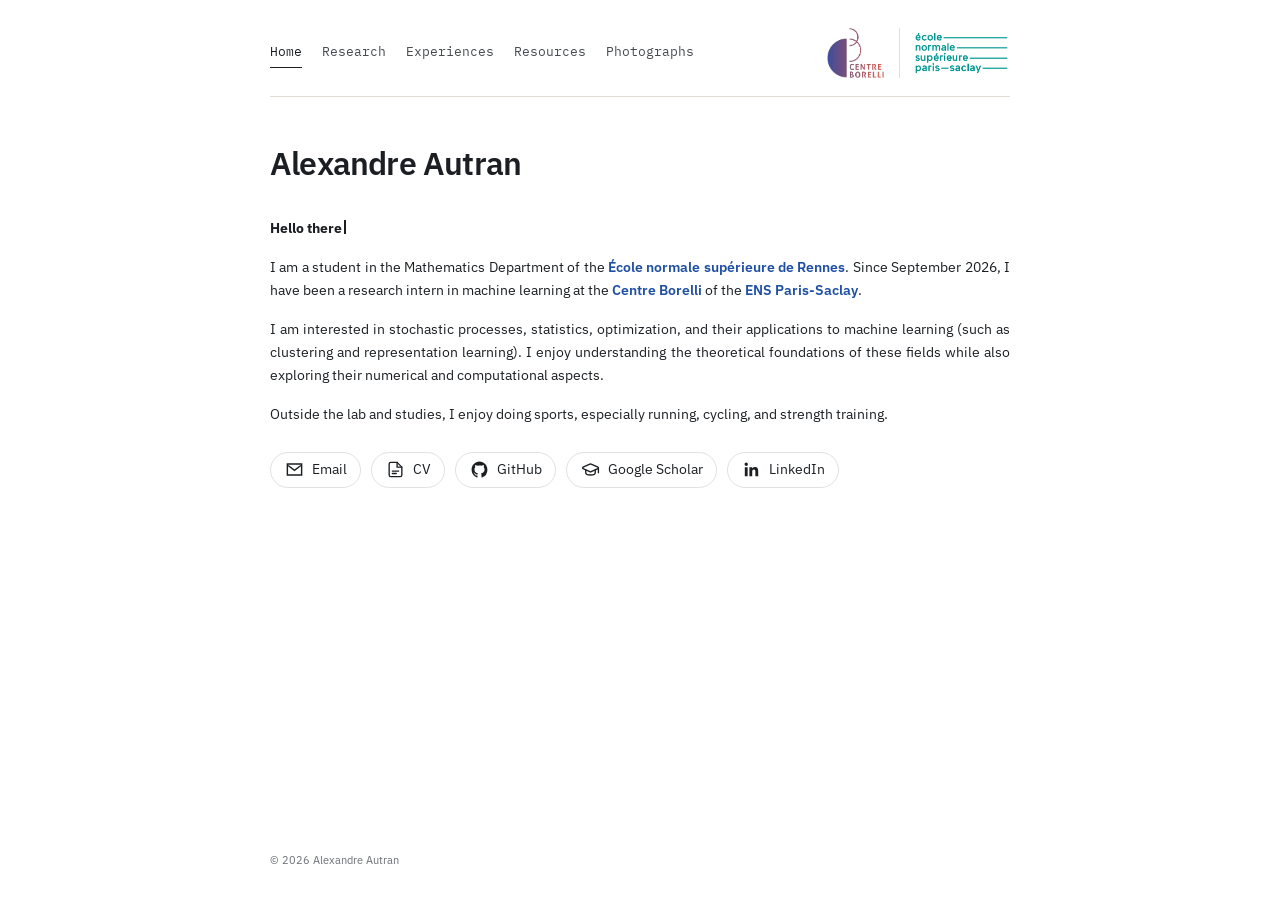
==== index.html @ cac627a6 "Update index.html" ====
<!doctype html>
<html lang="en" data-theme="dark" data-page="home">
<head>
<meta charset="utf-8">
<meta name="viewport" content="width=device-width,initial-scale=1">
<meta name="description" content="Alexandre Autran">
<title>AA's webpage</title>
<script>
(() => {
  document.documentElement.dataset.theme = window.matchMedia('(prefers-color-scheme: dark)').matches
    ? 'dark'
    : 'light';
})();
</script>
<script>
(() => {
  const titles = { home: "AA's webpage", research: 'Research', experiences: 'Experiences', resources: 'Resources', photographs: 'Photographs' };
  const legacy = { '#about': 'home', '#home': 'home', '#research': 'research', '#current-research': 'research', '#publications': 'research', '#experiences': 'experiences', '#resources': 'resources', '#pictures': 'photographs', '#photographs': 'photographs' };
  const url = new URL(location.href);
  const originalPage = url.searchParams.get('page');
  const requested = originalPage === 'publications' ? 'research' : originalPage;
  const fromHash = legacy[url.hash];
  const page = Object.hasOwn(titles, requested) ? requested : (fromHash || 'home');
  document.documentElement.dataset.page = page;
  document.title = titles[page];
  if (originalPage === 'publications') {
    url.searchParams.set('page', 'research');
    url.hash = '#publications';
    history.replaceState(null, '', url);
  } else if (!requested && fromHash && fromHash !== 'home') {
    url.searchParams.set('page', fromHash);
    if (url.hash !== '#publications' && url.hash !== '#current-research') url.hash = '';
    history.replaceState(null, '', url);
  }
  window.addEventListener('hashchange', () => {
    const target = legacy[location.hash];
    if (!target || target === document.documentElement.dataset.page) return;
    const destination = new URL(location.href);
    if (destination.hash !== '#publications' && destination.hash !== '#current-research') destination.hash = '';
    if (target === 'home') destination.searchParams.delete('page');
    else destination.searchParams.set('page', target);
    location.replace(destination);
  });
})();
</script>
<link rel="icon" href="assets/favicon.svg" type="image/svg+xml">
<link rel="stylesheet" href="assets/styles.css">
<style>
#research .research-meta:not(.research-publication-line),
#research .research-summary-panel,
#experiences > .section-intro,
#experiences .experience-details > h4,
#experiences .timeline-content p,
#resources .master-course-intro,
#resources .section-intro,
#resources .other-intro,
#resources .resource-card p,
#pictures .picture-photo figcaption {
  font-size: calc(1rem * var(--content-font-scale, 1)) !important;
  line-height: var(--content-line-height, 1.65) !important;
  color: var(--text) !important;
}

#research .research-meta:not(.research-publication-line) em {
  color: inherit !important;
}

</style>
<script>
if (document.documentElement.dataset.page === 'research') {
window.MathJax = {
  loader: {
    load: ['input/tex', 'output/chtml', 'ui/menu', 'a11y/assistive-mml']
  },
  options: {
    enableMenu: false,
    enableAssistiveMml: true,
    menuOptions: {
      settings: {
        enrich: false,
        speech: false,
        braille: false,
        assistiveMml: true
      }
    }
  },
  tex: {
    inlineMath: [['\\(', '\\)']],
    displayMath: [['\\[', '\\]']]
  },
  output: {
    font: 'mathjax-newcm',
    fontPath: 'https://cdn.jsdelivr.net/npm/@mathjax/%%FONT%%-font@4.0.0'
  },
  chtml: {
    fontURL: 'https://cdn.jsdelivr.net/npm/@mathjax/mathjax-newcm-font@4.0.0/chtml/woff2',
    dynamicPrefix: 'https://cdn.jsdelivr.net/npm/@mathjax/mathjax-newcm-font@4.0.0/chtml/dynamic'
  },
  startup: { typeset: false }
};
  const mathjaxScript = document.createElement('script');
  mathjaxScript.id = 'publications-mathjax';
  mathjaxScript.src = 'https://cdn.jsdelivr.net/npm/mathjax@4.0.0/startup.js';
  mathjaxScript.async = true;
  document.head.append(mathjaxScript);
}
</script>
<script defer src="assets/script.js"></script>
</head>
<body data-page="home">
<script>document.body.dataset.page = document.documentElement.dataset.page;</script>
<div class="reading-progress" aria-hidden="true"></div>
<header class="site-header" id="siteHeader">
<div class="site-header-inner">
<nav class="side-nav" aria-label="Main navigation">
<a href="./" data-route="home" class="active" aria-current="page">Home</a>
<a href="?page=research" data-route="research">Research</a>
<a href="?page=experiences" data-route="experiences">Experiences</a>
<a href="?page=resources" data-route="resources">Resources</a>
<a href="?page=photographs" data-route="photographs">Photographs</a>
</nav>

<div class="institution-logos" aria-label="Affiliations">
<a class="institution-logo" href="https://centreborelli.ens-paris-saclay.fr/fr" target="_blank" rel="noopener"><img class="logo-borelli" src="assets/centre-borelli-color.png" alt="Centre Borelli"></a>
<a class="institution-logo" href="https://ens-paris-saclay.fr/" target="_blank" rel="noopener"><img src="assets/ens-paris-saclay.png" alt="ENS Paris-Saclay"></a>
</div>
</div>
</header>
<main class="content">
<section class="section about-section" id="about">

<div class="profile-heading">
<h1 class="portfolio-name">Alexandre Autran</h1>


</div>

<div class="about-copy">

<p>
<strong class="welcome-typewriter"><span class="welcome-accessible">Welcome to my page!</span><span class="welcome-animated" aria-hidden="true">Welcome to my page!</span><span class="welcome-caret" aria-hidden="true"></span></strong> 
</p>

<p> 
I am a student in the Mathematics Department of the <a href="https://www.ens-rennes.fr/" target="_blank" rel="noopener">École normale supérieure de Rennes</a>. 
   Since September 2026, I have been a research intern in machine learning at the <a href="https://centreborelli.ens-paris-saclay.fr/fr" target="_blank" rel="noopener">Centre Borelli</a> of the <a href="https://ens-paris-saclay.fr/" target="_blank" rel="noopener">ENS Paris-Saclay</a>.
</p>

<p>
I am interested in stochastic processes, statistics, optimization, and their applications to machine learning (such as clustering and representation learning). I enjoy understanding the theoretical foundations of these fields while also exploring their numerical and computational aspects. 
</p>

<p>
Outside the lab and studies, I enjoy doing sports, especially running, cycling, and strength training.
</p>    
    
<div class="profile-links" aria-label="Contact and profile links">
<a class="profile-link" id="emailContactLink" href="mailto:alexandre.autran@ens-rennes.fr" aria-label="Email" aria-controls="emailContactPanel" aria-expanded="false">
<svg viewBox="0 0 24 24" aria-hidden="true">
<path d="M3 5h18v14H3z" fill="none" stroke="currentColor" stroke-width="1.8"/>
<path d="m4 7 8 6 8-6" fill="none" stroke="currentColor" stroke-width="1.8"/>
</svg>
<span>Email</span>
</a>

<a class="profile-link" href="https://alexxandreautran.github.io/documents/CV.pdf" target="_blank" rel="noopener" aria-label="CV">
<svg viewBox="0 0 24 24" fill="none" stroke="currentColor" stroke-width="1.7" stroke-linecap="round" stroke-linejoin="round" aria-hidden="true"><path d="M14 3H6a2 2 0 0 0-2 2v14a2 2 0 0 0 2 2h12a2 2 0 0 0 2-2V9z"/><path d="M14 3v6h6M8 14h8M8 17h5"/></svg>
<span>CV</span>
</a>

<a class="profile-link" href="https://github.com/AleXXandreAutran" target="_blank" rel="noopener" aria-label="GitHub">
<svg viewBox="0 0 24 24" aria-hidden="true">
<path fill="currentColor" d="M12 2C6.48 2 2 6.59 2 12.25c0 4.53 2.87 8.37 6.84 9.73.5.1.68-.22.68-.49v-1.9c-2.78.62-3.37-1.21-3.37-1.21-.45-1.19-1.11-1.5-1.11-1.5-.91-.64.07-.63.07-.63 1 .07 1.53 1.06 1.53 1.06.9 1.57 2.35 1.12 2.92.86.09-.66.35-1.12.64-1.38-2.22-.26-4.56-1.14-4.56-5.07 0-1.12.39-2.03 1.03-2.75-.1-.26-.45-1.31.1-2.72 0 0 .84-.28 2.75 1.05A9.3 9.3 0 0 1 12 6.99c.85 0 1.7.12 2.5.35 1.9-1.33 2.74-1.05 2.74-1.05.55 1.41.2 2.46.1 2.72.64.72 1.03 1.63 1.03 2.75 0 3.94-2.34 4.8-4.57 5.06.36.32.68.94.68 1.9v2.77c0 .27.18.59.69.49A10.25 10.25 0 0 0 22 12.25C22 6.59 17.52 2 12 2Z"/>
</svg>
<span>GitHub</span>
</a>

<a class="profile-link" href="https://scholar.google.com/citations?user=XlnZs3kAAAAJ&hl=fr" target="_blank" rel="noopener" aria-label="Google Scholar">
<svg class="scholar-logo" viewBox="0 0 24 24" fill="none" stroke="currentColor" stroke-width="1.7" stroke-linecap="round" stroke-linejoin="round" aria-hidden="true">
<path d="M21.42 10.922a1 1 0 0 0-.019-1.838L12.83 5.18a2 2 0 0 0-1.66 0L2.6 9.08a1 1 0 0 0 0 1.832l8.57 3.908a2 2 0 0 0 1.66 0z"/>
<path d="M22 10v6"/>
<path d="M6 12.5V16a6 3 0 0 0 12 0v-3.5"/>
</svg>
<span>Google Scholar</span>
</a>

<a class="profile-link" href="https://fr.linkedin.com/in/alexandre-autran-85279931b/" target="_blank" rel="noopener" aria-label="LinkedIn">
<svg class="linkedin-logo" viewBox="0 0 24 24" aria-hidden="true">

<path fill="currentColor" d="M5.337 7.433c-1.144 0-2.063-.926-2.063-2.065 0-1.138.92-2.063 2.063-2.063 1.14 0 2.064.925 2.064 2.063 0 1.139-.925 2.065-2.064 2.065zM7.119 20.452H3.555V9h3.564v11.452zM20.447 20.452h-3.554v-5.569c0-1.328-.027-3.037-1.852-3.037-1.853 0-2.136 1.445-2.136 2.939v5.667H9.352V9h3.414v1.561h.049c.476-.9 1.637-1.85 3.37-1.85 3.601 0 4.267 2.37 4.267 5.455v6.286z"/>
</svg>
<span>LinkedIn</span>
</a>
</div>

<div class="email-contact-panel" id="emailContactPanel" role="region" aria-label="Email address" hidden>
<div class="email-contact-row">
<a class="email-contact-address" id="emailContactAddress" href="mailto:alexandre.autran@ens-rennes.fr">alexandre.autran@ens-rennes.fr</a>
<button class="email-copy-button" id="emailCopyButton" type="button">Copy address</button>
</div>
<span class="email-copy-status" id="emailCopyStatus" role="status"></span>
</div>

</div>

</section>

<template id="view-research">
<section class="section" id="research">

<h1 class="page-title-accessible">Research</h1>

<section class="research-page-block current-research" id="current-research" aria-labelledby="current-research-heading">
  <h2 class="research-page-heading" id="current-research-heading">Current research</h2>
  <p>I’m currently working with <strong><a href="https://kalogeratos.com/" target="_blank" rel="noopener">Argyris Kalogeratos</a></strong> to explore how unimodality can help us understand the geometry of data. I’m particularly interested in how to decide whether two nearby groups of points belong to the same cluster, especially when the groups have curved shapes.</p>
</section>

<section class="research-page-block research-publications" id="publications" aria-labelledby="publications-heading">
<h2 class="research-page-heading" id="publications-heading">Publications</h2>
<p class="section-intro research-publications-intro" style="font: inherit; color: inherit; line-height: var(--content-line-height, 1.65); text-align: justify; text-align-last: start;">Papers [1]–[4] are single-author works inspired by the courses I took and the research internships I completed during my studies in Mathematics at ENS. They explore topics in stochastic analysis, optimal control, optimal transport and numerical analysis.<br>Paper [5] is a collaborative publication on charge transport in semiconductor devices, in which I mainly worked on the mathematical modelling and analytical study of diffusion equations.</p>

<div class="research-list expanded" id="researchList">

  <article class="research-item">
    <div class="research-number">[1]</div>
    <div>
      <h3 id="paper-title-1">Quadrature-Induced Local Minima in Structure-Preserving Lotka-Volterra Control</h3>
      <p class="research-meta">A. Autran, <em>ArXiv preprint</em>, 2026</p>
      <div class="research-domains">
        <span class="domain-badge domain-control">Optimal Control</span>
        <span class="domain-badge domain-numerical">Numerical Analysis</span>
        <span class="domain-badge domain-biology">Mathematical Biology</span>
      </div>
      <p class="research-meta research-publication-line">
        <a class="pdf-link research-paper-link" href="https://arxiv.org/pdf/2611.20131" target="_blank" rel="noopener">paper ↗</a>
        <span class="research-summary-action">
          <button class="research-summary-toggle" type="button"
            id="summary-toggle-1" aria-expanded="false"
            aria-controls="summary-1" aria-label="Show summary: Quadrature-Induced Local Minima in Structure-Preserving Lotka-Volterra Control">
            Summary
            <svg class="research-summary-chevron" viewBox="0 0 12 12"
              fill="none" aria-hidden="true" focusable="false">
              <path d="M2 4.5 6 8.5 10 4.5" stroke="currentColor"
                stroke-width="1.5" stroke-linecap="round" stroke-linejoin="round"/>
            </svg>
          </button>
        </span>
      </p>
      

<div class="research-summary-panel" id="summary-1"
  role="region" aria-labelledby="paper-title-1" hidden>

  <span class="research-summary-quote" aria-hidden="true">“</span>
  <p>We compare two ways of computing the harvest in a Lotka–Volterra model with diffusion. One method can create an artificial local minimum even if the numerical scheme keeps the populations positive. Both methods have the same limit as the time step tends to zero, but they can give different optimal controls for large time steps.</p>

</div>
</div>
</article>


       <article class="research-item">
    <div class="research-number">[2]</div>
    <div>
      <h3 id="paper-title-2">Singular Tracking of Fractional Brownian Motion under Proportional Costs</h3>
      <p class="research-meta">A. Autran, <em>ArXiv preprint</em>, 2026 — under review at <em>Stochastic Processes and their Applications </em></p>
      <div class="research-domains">
        <span class="domain-badge domain-control">Stochastic Control</span>
        <span class="domain-badge domain-finance">Mathematical Finance</span>
        <span class="domain-badge domain-stochastic">Fractional Brownian Motion</span>
      </div>
      <p class="research-meta research-publication-line">
                  <a class="pdf-link research-paper-link"
           href="https://arxiv.org/pdf/2611.01727"
           target="_blank"
           rel="noopener">paper ↗</a>
        <span class="research-summary-action">
          <button class="research-summary-toggle" type="button"
            id="summary-toggle-2" aria-expanded="false"
            aria-controls="summary-2" aria-label="Show summary: Singular Tracking of Fractional Brownian Motion under Proportional Costs">
            Summary
            <svg class="research-summary-chevron" viewBox="0 0 12 12"
              fill="none" aria-hidden="true" focusable="false">
              <path d="M2 4.5 6 8.5 10 4.5" stroke="currentColor"
                stroke-width="1.5" stroke-linecap="round" stroke-linejoin="round"/>
            </svg>
          </button>
        </span>
      </p>
      
      <div class="research-summary-panel" id="summary-2"
        role="region" aria-labelledby="paper-title-2" hidden>
        <span class="research-summary-quote" aria-hidden="true">“</span>
        <p>I study how to track fractional Brownian motion when each adjustment has a cost proportional to its size. As the cost of adjustment tends to zero, the optimal value follows a power law that depends on the Hurst parameter. The result also holds for some Gaussian Volterra processes.</p>
      </div>
    </div>
  </article>   

     <article class="research-item">
    <div class="research-number">[3]</div>
    <div>
      <h3 id="paper-title-3">Conditional Fluctuations of Mean-Field Systems with Stable Common Noise</h3>
      <p class="research-meta">A. Autran, <em>ArXiv preprint</em>, 2026 — under review at <em>Electronic Journal of Probability </em></p>
      <div class="research-domains">
        <span class="domain-badge domain-probability">Probability</span>
        <span class="domain-badge domain-probability">Stochastic Analysis</span>
        <span class="domain-badge domain-probability">Mean-Field Systems</span>
      </div>
      <p class="research-meta research-publication-line">
          <a class="pdf-link research-paper-link"
           href="https://arxiv.org/pdf/2610.01391"
           target="_blank"
           rel="noopener">paper ↗</a>
        <span class="research-summary-action">
          <button class="research-summary-toggle" type="button"
            id="summary-toggle-3" aria-expanded="false"
            aria-controls="summary-3" aria-label="Show summary: Conditional Fluctuations of Mean-Field Systems with Stable Common Noise">
            Summary
            <svg class="research-summary-chevron" viewBox="0 0 12 12"
              fill="none" aria-hidden="true" focusable="false">
              <path d="M2 4.5 6 8.5 10 4.5" stroke="currentColor"
                stroke-width="1.5" stroke-linecap="round" stroke-linejoin="round"/>
            </svg>
          </button>
        </span>
      </p>
      
      <div class="research-summary-panel" id="summary-3"
        role="region" aria-labelledby="paper-title-3" hidden>
        <span class="research-summary-quote" aria-hidden="true">“</span>
        <p>I study a large system of interacting particles affected by the same stable noise. Given the common noise, I prove that the sampling fluctuations converge to a Gaussian law. I also study when microscopic approximations change the conditional mean or have a stronger effect than sampling noise.</p>
      </div>
    </div>
  </article>   

<article class="research-item">
    <div class="research-number">[4]</div>
    <div>
      <h3 id="paper-title-4">Second-Order Wasserstein Response for Lévy Laws</h3>
      <p class="research-meta">A. Autran, <em>ArXiv preprint</em>, 2026</p>
      <div class="research-domains">
        <span class="domain-badge domain-optimization">Optimal Transport</span>
        <span class="domain-badge domain-probability">Stochastic Analysis</span>
        <span class="domain-badge domain-stochastic">Lévy Processes</span>
      </div>
      <p class="research-meta research-publication-line">
        <a class="pdf-link research-paper-link"
           href="https://arxiv.org/pdf/2610.01411"
           target="_blank"
           rel="noopener">paper ↗</a>
        <span class="research-summary-action">
          <button class="research-summary-toggle" type="button"
            id="summary-toggle-4" aria-expanded="false"
            aria-controls="summary-4" aria-label="Show summary: Second-Order Wasserstein Response for Lévy Laws">
            Summary
            <svg class="research-summary-chevron" viewBox="0 0 12 12"
              fill="none" aria-hidden="true" focusable="false">
              <path d="M2 4.5 6 8.5 10 4.5" stroke="currentColor"
                stroke-width="1.5" stroke-linecap="round" stroke-linejoin="round"/>
            </svg>
          </button>
        </span>
      </p>
      
      <div class="research-summary-panel" id="summary-4"
        role="region" aria-labelledby="paper-title-4" hidden>
        <span class="research-summary-quote" aria-hidden="true">“</span>
        <p>I study how Gaussian-smoothed Lévy laws change when the jumps are modified. I measure this change using the Wasserstein distance. When the jump modifications are balanced, the first-order error can disappear, leaving a second-order error. This gives precise error estimates for numerical approximations of jumps.</p>
      </div>
    </div>
  </article>

  <article class="research-item">
    <div class="research-number">[5]</div>
    <div>
      <h3 id="paper-title-5">Multi-Dimensional Charge Diffusion–Collection Model in Semiconductor Devices Subjected to Single Ionizing Particles</h3>
      <p class="research-meta">A. Autran et al., <em>Applied Sciences</em>, 2026</p>
      <div class="research-domains">
        <span class="domain-badge domain-physics">Semiconductor Physics</span>
        <span class="domain-badge domain-physics">Charge Transport</span>
        <span class="domain-badge domain-numerical">Applied Mathematics</span>
      </div>
      <p class="research-meta research-publication-line">
        <a class="pdf-link research-paper-link"
           href="https://www.mdpi.com/2076-3417/16/11/5551"
           target="_blank"
           rel="noopener">paper ↗</a>
        <span class="research-summary-action">
          <button class="research-summary-toggle" type="button"
            id="summary-toggle-5" aria-expanded="false"
            aria-controls="summary-5" aria-label="Show summary: Multi-Dimensional Charge Diffusion–Collection Model in Semiconductor Devices Subjected to Single Ionizing Particles">
            Summary
            <svg class="research-summary-chevron" viewBox="0 0 12 12"
              fill="none" aria-hidden="true" focusable="false">
              <path d="M2 4.5 6 8.5 10 4.5" stroke="currentColor"
                stroke-width="1.5" stroke-linecap="round" stroke-linejoin="round"/>
            </svg>
          </button>
        </span>
      </p>
      
      <div class="research-summary-panel" id="summary-5"
        role="region" aria-labelledby="paper-title-5" hidden>
        <span class="research-summary-quote" aria-hidden="true">“</span>
        <p>We study how electric charges created by an ionizing particle move and are collected in a semiconductor. Our diffusion model works in one, two, and three dimensions. It gives formulas for the current and the collected charge as functions of the geometry and carrier lifetime.</p>
      </div>
    </div>
  </article>

</div>



</section>
</section>
</template>

<template id="view-experiences">
<section class="section" id="experiences">

<h1 class="page-title-accessible">Experiences</h1>

<p class="section-intro">
Research internships, projects, seminars, and reading groups completed during my studies.
</p>

<div class="timeline expanded" id="researchTimeline">
    
<article class="timeline-item" data-tone="ml">
<div class="timeline-date">SEP — FEB 2027</div>
<div class="timeline-marker" aria-hidden="true"></div>
<div class="timeline-content">
<h3>Machine Learning Research Internship</h3>
<div class="experience-details">
<h4>High-Dimensional Density Clustering Using Local Unimodality</h4>
<p>Supervised by Argyris Kalogeratos (Senior Research Scientist)</p>
<p class="place">Centre Borelli, École Normale Supérieure Paris-Saclay, France</p>
</div>
<div class="research-domains">
<span class="domain-badge domain-geometry">Topological Data Analysis</span>
<span class="domain-badge domain-learning">Clustering</span>
<span class="domain-badge domain-statistics">Statistics</span>
</div>
</div>
</article>

<article class="timeline-item" data-tone="msc">
<div class="timeline-date">JUN — AUG 2026</div>
<div class="timeline-marker" aria-hidden="true"></div>
<div class="timeline-content">
<h3>M1 Research Internship</h3>
<div class="experience-details">
<h4>Optical Modeling of Thermochromic VO<sub>2</sub>-Based Oxide Nanocomposites</h4>
<p>Supervised by Nguyen Ngoc Duy (Full Professor) and Amaury Baret (PhD Student)</p>
<p class="place">University of Liège, Belgium</p>
</div>
<div class="timeline-links">
<a class="pdf-link" href="https://alexxandreautran.github.io/documents/research/msc/VO2_modeling_report.pdf" target="_blank" rel="noopener">
report <span aria-hidden="true">↗</span>
</a>
<a class="pdf-link" href="https://alexxandreautran.github.io/documents/research/msc/VO2_modeling_beamer.pdf" target="_blank" rel="noopener">
slides <span aria-hidden="true">↗</span>
</a>
</div>
<div class="research-domains">
<span class="domain-badge domain-physics">Optical Modeling</span>
<span class="domain-badge domain-physics">Materials Science</span>
<span class="domain-badge domain-optimization">Optimization</span>
</div>
</div>
</article>

<article class="timeline-item" data-tone="research">
<div class="timeline-date">APR — JUN 2026</div>
<div class="timeline-marker" aria-hidden="true"></div>
<div class="timeline-content">
<h3>Research Internship</h3>
<div class="experience-details">
<h4>Numerical Simulation and Optimal Control of Spatial Lotka–Volterra Systems</h4>
<p>Supervised by Martin J. Gander (Full Professor) and Bastien Chaudet-Dumas (Postdoctoral Researcher)</p>
<p class="place">University of Geneva, Switzerland</p>
</div>
<div class="timeline-links">
<a class="pdf-link" href="https://alexxandreautran.github.io/documents/research/msc/lotka-volterra-optimal-control-report.pdf" target="_blank" rel="noopener">
report <span aria-hidden="true">↗</span>
</a>
</div>
<div class="research-domains">
<span class="domain-badge domain-control">Optimal Control</span>
<span class="domain-badge domain-numerical">Numerical Analysis</span>
<span class="domain-badge domain-biology">Mathematical Biology</span>
</div>
</div>
</article>

<article class="timeline-item" data-tone="ml">
<div class="timeline-date">APR — MAY 2026</div>
<div class="timeline-marker" aria-hidden="true"></div>
<div class="timeline-content">
<h3>Machine Learning Projects</h3>
<div class="experience-details">
<h4>Air Pollution and Cardiovascular Disease Prediction</h4>
<p>Course taught by Myriam Maumy (Full Professor)</p>
<p class="place">MSc Statistical Learning</p>
</div>
<div class="timeline-links">
<a class="pdf-link" href="https://alexxandreautran.github.io/documents/research/machine-learning/air-pollution-prediction-report.pdf" target="_blank" rel="noopener">
air pollution report <span aria-hidden="true">↗</span>
</a>
<a class="pdf-link" href="https://alexxandreautran.github.io/documents/research/machine-learning/cardiovascular-disease-prediction-report.pdf" target="_blank" rel="noopener">
cardiovascular report <span aria-hidden="true">↗</span>
</a>
</div>
<div class="research-domains">
<span class="domain-badge domain-learning">Machine Learning</span>
<span class="domain-badge domain-statistics">Applied Statistics</span>
</div>
</div>
</article>

<article class="timeline-item research-extra" data-tone="reading">
<div class="timeline-date">JAN 2026</div>
<div class="timeline-marker" aria-hidden="true"></div>
<div class="timeline-content">
<h3>Statistical Reading Group</h3>
<div class="experience-details">
<h4>Supervised Statistical Learning: Prediction by Empirical Risk Minimization</h4>
<p>Supervised by Magalie Fromont (Full Professor)</p>
<p class="place">École Normale Supérieure de Rennes, France</p>
</div>
<div class="timeline-links">
<a class="pdf-link" href="https://alexxandreautran.github.io/documents/research/reading-groups/statistical-learning-erm-slides.pdf" target="_blank" rel="noopener">
slides <span aria-hidden="true">↗</span>
</a>
</div>
<div class="research-domains">
<span class="domain-badge domain-learning">Statistical Learning</span>
<span class="domain-badge domain-optimization">Empirical Risk Minimization</span>
</div>
</div>
</article>

<article class="timeline-item research-extra" data-tone="msc">
<div class="timeline-date">NOV — JAN 2026</div>
<div class="timeline-marker" aria-hidden="true"></div>
<div class="timeline-content">
<h3>M2 Research Seminar</h3>
<div class="experience-details">
<h4>Point Process and Stein’s Method</h4>
<p>Supervised by Jean-Christophe Breton (Full Professor)</p>
<p class="place">University of Rennes, France</p>
</div>
<div class="timeline-links">
<a class="pdf-link" href="https://alexxandreautran.github.io/documents/research/seminars/stein-point-processes-report.pdf" target="_blank" rel="noopener">
report <span aria-hidden="true">↗</span>
</a>
<a class="pdf-link" href="https://alexxandreautran.github.io/documents/research/seminars/stein-point-processes-slides.pdf" target="_blank" rel="noopener">
slides <span aria-hidden="true">↗</span>
</a>
</div>
<div class="research-domains">
<span class="domain-badge domain-probability">Stein’s Method</span>
<span class="domain-badge domain-stochastic">Point Processes</span>
</div>
</div>
</article>
    
<article class="timeline-item research-extra" data-tone="reading">
<div class="timeline-date">OCT — NOV 2025</div>
<div class="timeline-marker" aria-hidden="true"></div>
<div class="timeline-content">
<h3>Algebra Reading Group</h3>
<div class="experience-details">
<h4>Elimination Theory and Extension</h4>
<p>Supervised by Jade Nardi (CNRS Research Scientist)</p>
<p class="place">École Normale Supérieure de Rennes, France</p>
</div>
<div class="timeline-links">
<a class="pdf-link" href="https://alexxandreautran.github.io/documents/research/reading-groups/elimination-theory-extension-slides.pdf" target="_blank" rel="noopener">
slides <span aria-hidden="true">↗</span>
</a>
</div>
<div class="research-domains">
<span class="domain-badge domain-geometry">Algebraic Geometry</span>
<span class="domain-badge domain-algebra">Computational Algebra</span>
</div>
</div>
</article>

<article class="timeline-item research-extra" data-tone="bsc">
<div class="timeline-date">JUN — AUG 2025</div>
<div class="timeline-marker" aria-hidden="true"></div>
<div class="timeline-content">
<h3>L3 Research Internship</h3>
<div class="experience-details">
<h4>Lattice-Based Post-Quantum Cryptography</h4>
<p>Supervised by Pierre-Alain Fouque (Full Professor) and Aurore Guillevic (Inria Research Scientist)</p>
<p class="place">Inria / IRISA, France</p>
</div>
<div class="timeline-links">
<a class="pdf-link" href="https://alexxandreautran.github.io/documents/research/bsc/post-quantum-cryptography-report.pdf" target="_blank" rel="noopener">
report <span aria-hidden="true">↗</span>
</a>
<a class="pdf-link" href="https://alexxandreautran.github.io/documents/research/bsc/post-quantum-cryptography-slides.pdf" target="_blank" rel="noopener">
slides <span aria-hidden="true">↗</span>
</a>
</div>
<div class="research-domains">
<span class="domain-badge domain-algebra">Post-Quantum Crypto</span>
<span class="domain-badge domain-algebra">Lattice Theory</span>
</div>
</div>
</article>

<article class="timeline-item research-extra" data-tone="research">
<div class="timeline-date">MAY — JUN 2025</div>
<div class="timeline-marker" aria-hidden="true"></div>
<div class="timeline-content">
<h3>Research Internship</h3>
<div class="experience-details">
<h4>Algebraic Counting of the Real Roots of Polynomials</h4>
<p>Supervised by Marie-Françoise Roy (Professor Emeritus)</p>
<p class="place">University of Rennes, France</p>
</div>
<div class="timeline-links">
<a class="pdf-link" href="https://alexxandreautran.github.io/documents/research/bsc/real-root-counting-report.pdf" target="_blank" rel="noopener">
report <span aria-hidden="true">↗</span>
</a>
<a class="pdf-link" href="https://alexxandreautran.github.io/documents/research/bsc/real-root-counting-slides.pdf" target="_blank" rel="noopener">
slides <span aria-hidden="true">↗</span>
</a>
</div>
<div class="research-domains">
<span class="domain-badge domain-geometry">Real Algebraic Geometry</span>
<span class="domain-badge domain-algebra">Computational Algebra</span>
</div>
</div>
</article>

<article class="timeline-item research-extra" data-tone="reading">
<div class="timeline-date">FEB — MAR 2025</div>
<div class="timeline-marker" aria-hidden="true"></div>
<div class="timeline-content">
<h3>Directed Research Reading</h3>
<div class="experience-details">
<h4>Geometry of Numbers</h4>
<p>Supervised by Juliette Bavard (CNRS Research Scientist)</p>
<p class="place">École Normale Supérieure de Rennes, France</p>
</div>
<div class="timeline-links">
<a class="pdf-link" href="https://alexxandreautran.github.io/documents/research/reading-groups/geometry-of-numbers-report.pdf" target="_blank" rel="noopener">
report <span aria-hidden="true">↗</span>
</a>
<a class="pdf-link" href="https://alexxandreautran.github.io/documents/research/reading-groups/geometry-of-numbers-slides.pdf" target="_blank" rel="noopener">
slides <span aria-hidden="true">↗</span>
</a>
</div>
<div class="research-domains">
<span class="domain-badge domain-algebra">Number Theory</span>
<span class="domain-badge domain-geometry">Geometry of Numbers</span>
</div>
</div>
</article>

<article class="timeline-item research-extra" data-tone="bsc">
<div class="timeline-date">FEB — MAR 2024</div>
<div class="timeline-marker" aria-hidden="true"></div>
<div class="timeline-content">
<h3>L2 Research Internship</h3>
<div class="experience-details">
<h4>Topological Study of Matrix Groups</h4>
<p>Supervised by Françoise Dal’Bo (Full Professor) and Jérémy Bettinger (PhD Student)</p>
<p class="place">University of Rennes, France</p>
</div>
<div class="timeline-links">
<a class="pdf-link" href="https://alexxandreautran.github.io/documents/research/bsc/topological-matrix-groups-report.pdf" target="_blank" rel="noopener">
report <span aria-hidden="true">↗</span>
</a>
</div>
<div class="research-domains">
<span class="domain-badge domain-geometry">Topology</span>
<span class="domain-badge domain-algebra">Matrix Groups</span>
</div>
</div>
</article>

<article class="timeline-item research-extra" data-tone="bsc">
<div class="timeline-date">MAY — JUN 2023</div>
<div class="timeline-marker" aria-hidden="true"></div>
<div class="timeline-content">
<h3>L1 Research Internship</h3>
<div class="experience-details">
<h4>Introduction to Hyperbolic Geometry and Fuchsian Groups</h4>
<p>Supervised by Frank Loray (CNRS Research Director)</p>
<p class="place">University of Rennes, France</p>
</div>
<div class="timeline-links">
<a class="pdf-link" href="https://alexxandreautran.github.io/documents/research/bsc/hyperbolic-geometry-fuchsian-groups-report.pdf" target="_blank" rel="noopener">
report <span aria-hidden="true">↗</span>
</a>
<a class="pdf-link" href="https://alexxandreautran.github.io/documents/research/bsc/hyperbolic-geometry-fuchsian-groups-slides.pdf" target="_blank" rel="noopener">
slides <span aria-hidden="true">↗</span>
</a>
</div>
<div class="research-domains">
<span class="domain-badge domain-geometry">Hyperbolic Geometry</span>
<span class="domain-badge domain-algebra">Group Theory</span>
</div>
</div>
</article>

</div>



</section>
</template>

<template id="view-resources">
<section class="section resources-section" id="resources">

<h1 class="page-title-accessible">Resources</h1>

<section class="resource-group resource-page-block" aria-labelledby="master-courses-heading">

<h2 class="resource-page-heading" id="master-courses-heading">Master courses</h2>

<p class="master-course-intro">
Course notes I wrote during my M1/M2 (2025/2026) year at ENS :
</p>

<div class="resource-grid master-grid master-grid-written">

<article class="resource-card inline-pdf-card">
<div class="resource-title-row">
<h4>EDP appliquées à la biologie</h4>
<a class="pdf-link" href="https://alexxandreautran.github.io/documents/courses/applied-pdes-biology.pdf" target="_blank" rel="noopener">
PDF <span aria-hidden="true">↗</span>
</a>
</div>
<p>Fokker–Planck, entropy methods, Wasserstein flows, Keller–Segel and Fisher–KPP.</p>
</article>

<article class="resource-card inline-pdf-card">
<div class="resource-title-row">
<h4>Modèles aléatoires</h4>
<a class="pdf-link" href="https://alexxandreautran.github.io/documents/courses/random-models.pdf" target="_blank" rel="noopener">
PDF <span aria-hidden="true">↗</span>
</a>
</div>
<p>Galton–Watson trees, Poisson processes, continuous-time Markov chains and queues.</p>
</article>

</div>


</section>

<section class="resource-group resource-page-block" aria-labelledby="colles-heading">

<h2 class="resource-page-heading" id="colles-heading">Colles: ENS oral examinations</h2>

<p class="section-intro">
Mathematics oral examinations for L2 students preparing for the Écoles Normales Supérieures entrance examinations (Ulm, Paris-Saclay, Lyon and Rennes).
</p>

<div class="resource-grid compact-grid colles-grid">

<article class="resource-card">
<h4>Colle 1</h4>
<a class="pdf-link" href="https://alexxandreautran.github.io/documents/resources/colles/colle-01.pdf" target="_blank" rel="noopener">PDF <span aria-hidden="true">↗</span></a>
</article>

<article class="resource-card">
<h4>Colle 2</h4>
<a class="pdf-link" href="https://alexxandreautran.github.io/documents/resources/colles/colle-02.pdf" target="_blank" rel="noopener">PDF <span aria-hidden="true">↗</span></a>
</article>

<article class="resource-card">
<h4>Colle 3</h4>
<a class="pdf-link" href="https://alexxandreautran.github.io/documents/resources/colles/colle-03.pdf" target="_blank" rel="noopener">PDF <span aria-hidden="true">↗</span></a>
</article>

<article class="resource-card">
<h4>Colle 4</h4>
<a class="pdf-link" href="https://alexxandreautran.github.io/documents/resources/colles/colle-04.pdf" target="_blank" rel="noopener">PDF <span aria-hidden="true">↗</span></a>
</article>

<article class="resource-card">
<h4>Colle 5</h4>
<a class="pdf-link" href="https://alexxandreautran.github.io/documents/resources/colles/colle-05.pdf" target="_blank" rel="noopener">PDF <span aria-hidden="true">↗</span></a>
</article>

<article class="resource-card">
<h4>Colle 6</h4>
<a class="pdf-link" href="https://alexxandreautran.github.io/documents/resources/colles/colle-06.pdf" target="_blank" rel="noopener">PDF <span aria-hidden="true">↗</span></a>
</article>

<article class="resource-card">
<h4>Colle 7</h4>
<a class="pdf-link" href="https://alexxandreautran.github.io/documents/resources/colles/colle-07.pdf" target="_blank" rel="noopener">PDF <span aria-hidden="true">↗</span></a>
</article>

<article class="resource-card">
<h4>Colle 8</h4>
<a class="pdf-link" href="https://alexxandreautran.github.io/documents/resources/colles/colle-08.pdf" target="_blank" rel="noopener">PDF <span aria-hidden="true">↗</span></a>
</article>

<article class="resource-card">
<h4>Colle 9</h4>
<a class="pdf-link" href="https://alexxandreautran.github.io/documents/resources/colles/colle-09.pdf" target="_blank" rel="noopener">PDF <span aria-hidden="true">↗</span></a>
</article>

<article class="resource-card">
<h4>Colle 10</h4>
<a class="pdf-link" href="https://alexxandreautran.github.io/documents/resources/colles/colle-10.pdf" target="_blank" rel="noopener">PDF <span aria-hidden="true">↗</span></a>
</article>

<article class="resource-card">
<h4>Colle 11</h4>
<a class="pdf-link" href="https://alexxandreautran.github.io/documents/resources/colles/colle-11.pdf" target="_blank" rel="noopener">PDF <span aria-hidden="true">↗</span></a>
</article>

<article class="resource-card">
<h4>Colle 12</h4>
<a class="pdf-link" href="https://alexxandreautran.github.io/documents/resources/colles/colle-12.pdf" target="_blank" rel="noopener">PDF <span aria-hidden="true">↗</span></a>
</article>

<article class="resource-card">
<h4>Colle 13</h4>
<a class="pdf-link" href="https://alexxandreautran.github.io/documents/resources/colles/colle-13.pdf" target="_blank" rel="noopener">PDF <span aria-hidden="true">↗</span></a>
</article>

<article class="resource-card">
<h4>Colle 14</h4>
<a class="pdf-link" href="https://alexxandreautran.github.io/documents/resources/colles/colle-14.pdf" target="_blank" rel="noopener">PDF <span aria-hidden="true">↗</span></a>
</article>

<article class="resource-card">
<h4>Colle 15</h4>
<a class="pdf-link" href="https://alexxandreautran.github.io/documents/resources/colles/colle-15.pdf" target="_blank" rel="noopener">PDF <span aria-hidden="true">↗</span></a>
</article>

<article class="resource-card">
<h4>Colle 16</h4>
<a class="pdf-link" href="https://alexxandreautran.github.io/documents/resources/colles/colle-16.pdf" target="_blank" rel="noopener">PDF <span aria-hidden="true">↗</span></a>
</article>

</div>

</section>

<section class="resource-group resource-page-block" aria-labelledby="other-documents-heading">

<h2 class="resource-page-heading" id="other-documents-heading">Other documents</h2>

<p class="other-intro">Exercise sheets I wrote during my L1 Mathematics (2023) in Rennes:</p>

<div class="resource-grid compact-grid">

<article class="resource-card inline-pdf-card">
<div class="resource-title-row"><h4>Feuille 1</h4><a class="pdf-link" href="https://alexxandreautran.github.io/documents/resources/exercise-sheets/feuille-01.pdf" target="_blank" rel="noopener">PDF <span aria-hidden="true">↗</span></a></div>
<p>Cesàro lemma, Wilson’s theorem, sets, sequences, continuity and convexity</p>
</article>

<article class="resource-card inline-pdf-card">
<div class="resource-title-row"><h4>Feuille 2</h4><a class="pdf-link" href="https://alexxandreautran.github.io/documents/resources/exercise-sheets/feuille-02.pdf" target="_blank" rel="noopener">PDF <span aria-hidden="true">↗</span></a></div>
<p>Monomorphisms, epimorphisms, integrals, sequences, norms and prime-valued polynomials</p>
</article>

<article class="resource-card inline-pdf-card">
<div class="resource-title-row"><h4>Feuille 3</h4><a class="pdf-link" href="https://alexxandreautran.github.io/documents/resources/exercise-sheets/feuille-03.pdf" target="_blank" rel="noopener">PDF <span aria-hidden="true">↗</span></a></div>
<p>Heine’s theorem, arithmetic, Cantor and Cantor–Bernstein–Schröder</p>
</article>

<article class="resource-card inline-pdf-card">
<div class="resource-title-row"><h4>Feuille 4</h4><a class="pdf-link" href="https://alexxandreautran.github.io/documents/resources/exercise-sheets/feuille-04.pdf" target="_blank" rel="noopener">PDF <span aria-hidden="true">↗</span></a></div>
<p>Fixed points, functional equations, differentiability, compactness and arithmetic</p>
</article>

<article class="resource-card inline-pdf-card">
<div class="resource-title-row"><h4>Feuille 5</h4><a class="pdf-link" href="https://alexxandreautran.github.io/documents/resources/exercise-sheets/feuille-05.pdf" target="_blank" rel="noopener">PDF <span aria-hidden="true">↗</span></a></div>
<p>Matrix traces, fixed points, functional equations, subsequences and nilpotent matrices</p>
</article>

<article class="resource-card inline-pdf-card">
<div class="resource-title-row"><h4>Feuille 6</h4><a class="pdf-link" href="https://alexxandreautran.github.io/documents/resources/exercise-sheets/feuille-06.pdf" target="_blank" rel="noopener">PDF <span aria-hidden="true">↗</span></a></div>
<p>Darboux’s theorem, matrix rank, algebraic numbers and divergent series</p>
</article>

<article class="resource-card inline-pdf-card">
<div class="resource-title-row"><h4>Feuille 7</h4><a class="pdf-link" href="https://alexxandreautran.github.io/documents/resources/exercise-sheets/feuille-07.pdf" target="_blank" rel="noopener">PDF <span aria-hidden="true">↗</span></a></div>
<p>Linear families, Bolzano–Weierstrass, cluster points and asymptotic equivalents</p>
</article>

<article class="resource-card inline-pdf-card">
<div class="resource-title-row"><h4>Feuille 8</h4><a class="pdf-link" href="https://alexxandreautran.github.io/documents/resources/exercise-sheets/feuille-08.pdf" target="_blank" rel="noopener">PDF <span aria-hidden="true">↗</span></a></div>
<p>Modulus-preserving maps, derivations, stable polynomials and Kürschák’s theorem</p>
</article>

<article class="resource-card inline-pdf-card">
<div class="resource-title-row"><h4>Feuille 9</h4><a class="pdf-link" href="https://alexxandreautran.github.io/documents/resources/exercise-sheets/feuille-09.pdf" target="_blank" rel="noopener">PDF <span aria-hidden="true">↗</span></a></div>
<p>Common complements, kernels and images, independent maps and lower bounds</p>
</article>

<article class="resource-card inline-pdf-card">
<div class="resource-title-row"><h4>Feuille 10</h4><a class="pdf-link" href="https://alexxandreautran.github.io/documents/resources/exercise-sheets/feuille-10.pdf" target="_blank" rel="noopener">PDF <span aria-hidden="true">↗</span></a></div>
<p>Multiplicative maps, dual bases, matrix equations and convergence</p>
</article>

</div>

</section>

</section>
</template>

<template id="view-photographs">
<section class="section pictures-section" id="pictures">

<h1 class="page-title-accessible">Photographs</h1>

<div class="picture-grid">

<figure class="picture-photo">
<div class="picture-frame">
<img src="documents/pictures/Photo1.png" alt="Picture 1" loading="lazy">
</div>
<figcaption>Pléneuf-Val-André, Brittany</figcaption>
</figure>

<figure class="picture-photo">
<div class="picture-frame">
<img src="documents/pictures/Photo2.png" alt="Picture 2" loading="lazy">
</div>
<figcaption>Saint-Malo from Dinard, Brittany</figcaption>
</figure>

<figure class="picture-photo">
<div class="picture-frame">
<img src="documents/pictures/Photo3.png" alt="Picture 3" loading="lazy">
</div>
<figcaption>Cesson-Sévigné, Brittany</figcaption>
</figure>

<figure class="picture-photo">
<div class="picture-frame">
<img src="documents/pictures/Photo4.png" alt="Rennes Opera House illuminated at night" loading="lazy">
</div>
<figcaption>Rennes, Brittany</figcaption>
</figure>

</div>

</section>
</template>

<script>
(() => {
  const page = document.documentElement.dataset.page || 'home';
  if (page !== 'home') {
    const view = document.getElementById('view-' + page);
    if (view) document.getElementById('about').replaceWith(view.content.cloneNode(true));
  }
  document.querySelectorAll('.side-nav a[data-route]').forEach(link => {
    const active = link.dataset.route === page;
    link.classList.toggle('active', active);
    if (active) link.setAttribute('aria-current', 'page');
    else link.removeAttribute('aria-current');
  });
  if (page === 'research' && ['#publications', '#current-research'].includes(location.hash)) {
    requestAnimationFrame(() => document.querySelector(location.hash)?.scrollIntoView());
  }
})();
</script>
<footer class="site-footer">
© 2026 Alexandre Autran
</footer>
</main>
</body>
</html>
---- assets/styles.css ----
@import url("https://fonts.googleapis.com/css2?family=IBM+Plex+Mono:wght@400;500;600&family=IBM+Plex+Sans:ital,wght@0,400;0,500;0,600;0,700;1,400;1,500;1,600&display=swap");



:root{
    --font-main:"IBM Plex Sans",ui-sans-serif,-apple-system,BlinkMacSystemFont,"Segoe UI",sans-serif;
    --bg:#13191e;
    --sidebar:var(--bg);
    --panel:var(--bg);
    --panel2:var(--bg);
    --text:#f0f4f6;
    --muted:#acbac2;
    --subtle:#7f909a;
    --border:#2d424d;
    --cyan:#2fb8d0;
    --blue:#91b5ff;
    --coral:#ff9b87;
    --violet:#c1a9ff;
    --shadow:0 16px 40px rgba(0,0,0,.13);
    --sidebar-w:244px;
    --content-max:860px;
}

html[data-theme="light"]{
    --bg:#ffffff;
    --sidebar:var(--bg);
    --panel:var(--bg);
    --panel2:var(--bg);
    --text:#17212a;
    --muted:#566571;
    --subtle:#74838e;
    --border:#cad7df;
    --shadow:0 14px 36px rgba(50,70,90,.08);
}

*{
    box-sizing:border-box;
}

html{
    scroll-behavior:smooth;
}

body{
    margin:0;
    background:var(--bg);
    color:var(--text);
    font-family:var(--font-main);
    font-size:14.4px;
    font-weight:400;
    line-height:1.65;
    letter-spacing:-0.005em;
    -webkit-font-smoothing:antialiased;
    text-rendering:optimizeLegibility;
}

button,
input,
textarea,
select{
    font-family:inherit;
}

a{
    color:var(--cyan);
    text-decoration:none;
}

a:hover{
    text-decoration:underline;
    text-underline-offset:3px;
}

.sidebar{
    position:fixed;
    left:0;
    top:0;
    bottom:0;
    width:var(--sidebar-w);
    background:var(--panel);
    border-right:1px solid var(--border);
    display:flex;
    flex-direction:column;
    align-items:center;
    padding:16px 18px 14px;
    z-index:20;
}

.identity{
    text-align:center;
    width:100%;
}

.name{
    font-size:32.4px !important;
    line-height:1.08 !important;
    font-weight:600;
    letter-spacing:-0.03em;
    white-space:nowrap;
    background:none;
    color:#91b5ff;
    text-decoration:none;
}

.name:hover{
    text-decoration:none;
}

.affiliation-groups{
    margin:12px auto 0 !important;
    display:grid;
    gap:7px;
    max-width:290px !important;
}

.affiliation-group{
    display:grid;
    gap:1px;
    padding:6px 7px;
    border:1px solid transparent;
    border-radius:8px;
    color:#ccd6dc;
    font-size:15.3px !important;
    line-height:1.6 !important;
}

.affiliation-group a{
    font-size:15.3px !important;
    line-height:1.6 !important;
    color:var(--cyan);
}

.research-affiliation{
    border-top:1px solid rgba(127,181,200,.18);
    border-radius:0;
    padding-top:8px;
}

.socials{
    display:flex;
    gap:15px;
    justify-content:center;
    align-items:center;
    margin-top:16px;
}

.social-button{
    width:38px !important;
    height:38px !important;
    min-width:38px !important;
    min-height:38px !important;
    padding:0 !important;
    margin:0 !important;
    border-radius:5px !important;
    display:grid !important;
    place-items:center !important;
    color:white !important;
    text-decoration:none !important;
    overflow:hidden !important;
    transition:filter .16s ease !important;
}

.social-button:hover{
    transform:none !important;
    filter:brightness(1.08);
}

.social-button svg{
    display:block;
}

.social-button img{
    display:block;
    object-fit:contain;
}

.icon-letters{
    font-weight:800;
    line-height:1;
}

.social-button.email,
.social-button.github{
    background:transparent !important;
}

.social-button.email svg,
.social-button.github svg{
    width:100% !important;
    height:100% !important;
    max-width:none !important;
    max-height:none !important;
    box-sizing:border-box;
    background:#91b5ff !important;
    color:#0c161d !important;
    border-radius:4px !important;
    display:block;
    shape-rendering:geometricPrecision;
}

.social-button.email svg{
    padding:3px !important;
}

.social-button.email svg path{
    stroke-width:2.15 !important;
    vector-effect:non-scaling-stroke;
}

.social-button.github svg{
    padding:2.5px !important;
}

.social-button.cv{
    background:transparent !important;
}

.social-button.cv .icon-letters{
    width:100% !important;
    height:100% !important;
    display:flex !important;
    align-items:center;
    justify-content:center;
    box-sizing:border-box;
    background:#91b5ff !important;
    color:#0c161d !important;
    border-radius:4px !important;
    font-size:17.1px !important;
    font-weight:900 !important;
    letter-spacing:-0.03em;
    line-height:1 !important;
    -webkit-font-smoothing:antialiased;
    text-rendering:geometricPrecision;
}

.social-button.scholar{
    padding:0 !important;
    background:transparent !important;
    overflow:hidden !important;
}

.social-button.scholar .scholar-logo{
    width:100% !important;
    height:100% !important;
    max-width:none !important;
    max-height:none !important;
    margin:0 !important;
    padding:0 !important;
    display:block !important;
    box-sizing:border-box !important;
    object-fit:cover !important;
    border-radius:inherit !important;
    background:transparent !important;
    image-rendering:auto !important;
    transform:translateZ(0);
}

.social-button.linkedin{
    background:#0A66C2 !important;
    overflow:hidden !important;
    padding:0 !important;
}

.social-button.linkedin .linkedin-logo{
    width:100% !important;
    height:100% !important;
    max-width:none !important;
    max-height:none !important;
    margin:0 !important;
    padding:0 !important;
    display:block !important;
    box-sizing:border-box !important;
    object-fit:cover !important;
    border-radius:inherit !important;
    background:#0A66C2 !important;
    image-rendering:auto !important;
    transform:translateZ(0);
}

.side-nav{
    display:grid;
    gap:21px;
    margin-top:30px;
    text-align:center;
}

.side-nav a{
    font-size:15.3px;
    color:var(--cyan);
}

.side-nav a.active{
    color:var(--text);
    font-weight:600;
}

.theme-row{
    margin-top:auto;
    width:100%;
    display:flex;
    justify-content:center;
}

.theme-toggle{
    width:42px;
    height:42px;
    border:1px solid var(--border);
    border-radius:50%;
    background:var(--panel);
    color:var(--text);
    display:grid;
    place-items:center;
    cursor:pointer;
    padding:0;
    transition:transform .18s ease,background .18s ease,border-color .18s ease,box-shadow .18s ease;
}

.theme-toggle:hover{
    transform:translateY(-2px);
    border-color:var(--cyan);
    box-shadow:0 5px 15px rgba(0,0,0,.15);
}

.theme-toggle:focus-visible{
    outline:2px solid var(--cyan);
    outline-offset:3px;
}

.theme-icon{
    width:21px;
    height:21px;
}

.theme-icon svg{
    width:100%;
    height:100%;
    display:block;
}

.moon-icon{
    display:none;
}

.sun-icon{
    display:block;
}

html[data-theme="light"] .moon-icon{
    display:block;
}

html[data-theme="light"] .sun-icon{
    display:none;
}

.theme-label{
    display:none;
}

#themeModeToggle{
    margin-top:auto;
    margin-bottom:10px;
    flex:0 0 auto;
}

.mobile-menu{
    display:none;
    border:1px solid var(--border);
    background:var(--panel);
    color:var(--text);
    border-radius:8px;
    padding:7px 10px;
    font:inherit;
}

.content{
    margin-left:var(--sidebar-w);
    padding:0 46px 50px;
}

.section{
    max-width:var(--content-max);
    margin:0 auto;
    padding:52px 0 !important;
    border-bottom:1px solid var(--border);
    scroll-margin-top:20px;
}

.about-section{
    min-height:auto !important;
    padding-top:60px !important;
    padding-bottom:52px !important;
}

.eyebrow{
    text-transform:uppercase;
    letter-spacing:.22em;
    color:#7ee7f2;
    font-size:9.9px;
    font-weight:800;
    font-family:ui-monospace,SFMono-Regular,Menlo,monospace;
    margin-bottom:8px;
}

.section-title{
    font-size:36px;
    line-height:1.05;
    font-weight:600;
    letter-spacing:-.035em;
    margin:0;
}

.title-blue{
    color:var(--blue);
}

.title-coral{
    color:var(--coral);
}

.title-violet{
    color:var(--violet);
}

.title-cyan{
    color:var(--cyan);
}

.section-heading-row{
    display:flex;
    align-items:center;
    gap:24px !important;
    margin-bottom:24px !important;
}

.heading-rule{
    height:1px !important;
    background:linear-gradient(90deg,rgba(255,155,135,.65),var(--border));
    flex:1;
    margin-top:0 !important;
    opacity:.9;
}

.violet-rule{
    background:linear-gradient(90deg,rgba(193,169,255,.55),var(--border));
}

.cyan-rule{
    background:linear-gradient(90deg,rgba(108,236,255,.55),var(--border));
}

.section-intro{
    color:var(--muted);
    margin:0 0 28px !important;
    font-size:13.5px;
}

.about-copy{
    margin-top:28px !important;
    max-width:830px;
    font-size:15.3px;
}

.about-copy p{
    margin:0 0 20px;
    text-align:justify;
}

.about-copy a{
    font-weight:600;
    color:var(--cyan);
}

.about-copy .email-line{
    font-size:12.6px;
    color:var(--muted);
    margin-top:26px;
}

.email-line b{
    font-weight:400;
    margin:0 7px;
    color:var(--subtle);
}

.email-line span{
    color:var(--subtle);
}

.publication-list{
    border-top:1px solid var(--border);
}

.publication-item{
    display:grid;
    grid-template-columns:66px 1fr;
    gap:20px;
    padding:26px 0 !important;
    border-bottom:1px solid var(--border);
}

.year-badge{
    width:max-content;
    height:max-content;
    border-radius:999px;


    font-weight:800;
    font-size:9.9px;
    padding:2px 6px;
}

.publication-item h3{
    font-size:14.4px;
    margin:0 0 5px;
    font-weight:600;
}

.publication-item p{
    color:var(--muted);
    margin:2px 0;
    font-size:12.6px;
}

.pdf-link{
    display:inline-block;
    margin-top:8px;
    font-size:12.6px;
    font-weight:700;
    color:var(--cyan);
}

#publications{
    border-bottom:none !important;
}

.timeline{
    position:relative;
}

.timeline:before{
    content:"";
    position:absolute;
    left:136px;
    top:9px;
    bottom:12px;
    width:1px;
    background:var(--border);
    transform:translateX(-50%);
}

.timeline-item{
    display:grid;
    grid-template-columns:118px 18px 1fr;
    gap:9px;
    position:relative;
    padding:0 0 31px;
}

.timeline-date{
    font-family:ui-monospace,SFMono-Regular,Menlo,monospace;
    color:#91a1ab;
    font-size:10.8px;
    text-align:right;
    padding-top:4px;
}

.timeline-marker{
    width:10px;
    height:10px;
    border-radius:50%;
    border:2px solid var(--blue);
    background:var(--bg);
    margin:6px auto 0 !important;
    position:relative;
    z-index:2;
}

.timeline-item[data-tone="msc"] .timeline-marker{
    border-color:var(--coral);
}

.timeline-item[data-tone="research"] .timeline-marker{
    border-color:#96e3aa;
}

.timeline-item[data-tone="reading"] .timeline-marker{
    border-color:var(--violet);
}

.timeline-item[data-tone="bsc"] .timeline-marker{
    border-color:var(--cyan);
}

.timeline-content{
    padding-left:5px;
}

.category-pill{
    display:inline-block;
    border-radius:999px;
    padding:2px 6px 1px;
    font-size:9.9px;
    font-weight:800;
    letter-spacing:.04em;

}

.timeline-content h3{
    font-size:14.4px;
    margin:7px 0 5px;
    font-weight:600;
}

.timeline-content p{
    font-size:12.6px;
    color:var(--muted);
    margin:3px 0;
}

.timeline-content .place{
    color:var(--subtle);
}

.timeline-links{
    display:flex;
    gap:12px;
    flex-wrap:wrap;
}

.research-extra{
    display:none;
}

.timeline.expanded .research-extra{
    display:grid;
}

.show-more{
    margin-left:157px;
    border:0;
    background:none;
    color:var(--cyan);
    cursor:pointer;
    font:inherit;
    font-size:12.6px;
    padding:0;
}

.show-more:hover{
    text-decoration:underline;
    text-underline-offset:3px;
}

.resources-section{
    padding-bottom:40px;
}

.resource-controls{
    display:flex;
    align-items:center;
    gap:12px;
    justify-content:space-between;
    flex-wrap:wrap;
    margin:0 0 25px;
}

.search-box{
    min-width:250px;
    display:flex;
    align-items:center;
    gap:8px;
    border:1px solid var(--border);
    background:var(--panel2);
    padding:8px 10px;
    border-radius:8px;
    color:var(--subtle);
}

.search-box input{
    width:100%;
    border:0;
    outline:0;
    background:transparent;
    color:var(--text);
    font:inherit;
}

.search-box input::placeholder{
    color:var(--subtle);
}

.filter-chips{
    display:flex;
    flex-wrap:wrap;
    gap:6px;
}

.filter-chip{
    border:1px solid var(--border);
    background:transparent;
    color:var(--muted);
    border-radius:999px;
    padding:6px 9px;
    font:inherit;
    font-size:10.8px;
    cursor:pointer;
}

.filter-chip:hover,
.filter-chip.active{
    border-color:#65ddeb;
    color:var(--cyan);
    background:rgba(67,200,218,.08);
}

.resource-group{
    margin-top:28px !important;
}

.resource-group .section-intro{
    text-align:justify;
}

.resource-subhead{
    display:flex;
    align-items:baseline;
    justify-content:space-between;
    gap:20px;
    border-bottom:1px solid var(--border);
    padding-bottom:8px;
    margin-bottom:13px;
}

.resource-subhead h3{
    font-size:15.3px;
    margin:0;
    color:var(--violet);
    font-weight:600;
}

.resource-subhead span{
    color:var(--subtle);
    font-size:10.8px;
}

.resource-subhead.mono h3{
    text-transform:uppercase;
    letter-spacing:.12em;
    font-family:ui-monospace,SFMono-Regular,Menlo,monospace;
    font-size:10.8px;
    font-weight:800;
}

.resource-grid{
    display:grid;
    grid-template-columns:repeat(3,minmax(0,1fr));
    gap:9px;
}

.colles-grid{
    display:grid !important;
    grid-template-columns:repeat(10,minmax(0,1fr)) !important;
    gap:7px !important;
}

.compact-grid:not(.colles-grid){
    display:grid;
    grid-template-columns:repeat(3,minmax(0,1fr));
    gap:9px;
}

.resource-card{
    border:1px solid #38505d;
    background:var(--panel);
    border-radius:8px;
    padding:13px 14px;
    min-height:90px;
    transition:border-color .16s ease,transform .16s ease,background .16s ease;
}

.colles-grid .resource-card{
    width:100% !important;
    min-height:0 !important;
    aspect-ratio:auto !important;
    height:62px !important;
    padding:8px 9px !important;
}

.colles-grid .resource-card h4{
    white-space:nowrap;
}

.compact-grid:not(.colles-grid) .resource-card{
    width:auto;
    min-height:68px;
    padding:11px 12px;
}

.resource-card:hover{
    border-color:#4e8190;
    transform:translateY(-1px);
}

.resource-card h4{
    font-size:12.6px;
    line-height:1.3;
    margin:0 0 6px;
    font-weight:600;
}

.resource-card p{
    font-size:11.25px;
    line-height:1.4;
    margin:0 0 6px;
    color:var(--muted);
}

.resource-card .pdf-link{
    margin-top:2px;
    font-size:10.8px;
}

.inline-pdf-card{
    min-height:0 !important;
    padding-bottom:10px !important;
}

.resource-title-row{
    display:flex;
    align-items:baseline;
    gap:9px;
    flex-wrap:wrap;
    margin-bottom:6px;
}

.resource-title-row h4{
    margin:0;
}

.resource-title-row .pdf-link{
    flex:0 0 auto;
    margin:0;
    line-height:1.3;
}

.inline-pdf-card > p:last-child{
    margin-bottom:0;
}

.resource-card .course-author{
    margin:2px 0 7px !important;
    color:var(--muted) !important;
    font-size:11.25px !important;
    font-weight:400 !important;
    line-height:1.4 !important;
}

.other-docs{
    margin-top:42px !important;
    border-bottom:1px solid var(--border);
    padding-bottom:12px;
}

.other-title{
    font-size:15.3px;
    color:var(--violet);
    font-weight:600;
    margin:0;
}

.other-intro{
    font-size:13.5px;
    color:var(--muted);
    margin:12px 0 18px !important;
}

.master-course-intro{
    margin:4px 0 18px;
    color:var(--muted);
    font-size:13.5px;
    line-height:1.6;
}

.master-course-intro-professors{
    margin-top:34px;
}

.master-grid-written,
.master-grid-professors{
    grid-template-columns:repeat(2,minmax(0,1fr));
}

.resource-card.hidden-by-filter,
.resource-card.hidden-by-search{
    display:none;
}

.resource-group.hidden-group{
    display:none;
}

.no-results{
    border:1px dashed var(--border);
    border-radius:8px;
    padding:15px;
    color:var(--muted);
    text-align:center;
}

.no-results[hidden]{
    display:none;
}

.pictures-section{
    padding-bottom:52px !important;
}

.picture-grid{
    --picture-gap:22px;
    display:flex;
    flex-wrap:wrap;
    justify-content:center;
    gap:var(--picture-gap);
    margin-top:8px;
}

.picture-photo{
    flex:0 0 calc((100% - var(--picture-gap)) / 2);
    margin:0;
    min-width:0;
}

.picture-frame{
    position:relative;
    width:100%;
    aspect-ratio:4 / 3;
    overflow:hidden;
    border-radius:calc(4% + 2px) / calc(5.333333% + 2px);
    background:var(--panel);
}

.picture-frame::after{
    content:"";
    position:absolute;
    inset:0;
    box-sizing:border-box;
    border:1px solid var(--border);
    border-radius:inherit;
    pointer-events:none;
}

.picture-frame img{
    display:block;
    width:100%;
    height:100%;
    object-fit:cover;
}

.picture-photo figcaption{
    margin-top:10px;
    color:var(--muted);
    font-size:12.6px;
    line-height:1.4;
    text-align:center;
}

footer{
    max-width:var(--content-max);
    margin:0 auto;
    display:flex;
    justify-content:space-between;
    gap:20px;
    color:#70818b;
    font-size:10.8px;
    padding:22px 0 0;
}

html[data-theme="light"] .affiliation-group{
    color:#4f606b;
}

html[data-theme="light"] .section-intro,
html[data-theme="light"] .timeline-content p,
html[data-theme="light"] .resource-card p{
    color:var(--muted);
}

html[data-theme="light"] .resource-card{
    border-color:var(--border);
}

html[data-theme="light"] .resource-card:hover{
    border-color:#8aa6b5;
}

@media(max-width:900px){
    :root{
        --sidebar-w:220px;
    }

    .content{
        padding:0 28px;
    }

    .name{
        font-size:28.8px !important;
    }

    .section{
        padding:46px 0 !important;
    }

    .about-section{
        padding-top:54px !important;
        padding-bottom:46px !important;
    }

    .resource-grid{
        grid-template-columns:repeat(2,minmax(0,1fr));
    }

    .colles-grid{
        grid-template-columns:repeat(5,minmax(0,1fr)) !important;
    }

    .compact-grid:not(.colles-grid){
        grid-template-columns:repeat(2,minmax(0,1fr));
    }

    .master-grid-written,
    .master-grid-professors{
        grid-template-columns:1fr;
    }

    .timeline:before{
        left:112px;
    }

    .timeline-item{
        grid-template-columns:93px 18px 1fr;
    }

    .show-more{
        margin-left:132px;
    }
}

@media(max-width:700px){
    .mobile-menu{
        display:block;
        position:fixed;
        right:14px;
        top:14px;
        z-index:31;
    }

    .sidebar{
        width:280px;
        transform:translateX(-102%);
        transition:transform .22s ease;
        box-shadow:var(--shadow);
    }

    .sidebar.open{
        transform:translateX(0);
    }

    .content{
        margin-left:0;
        padding-left:18px;
        padding-right:24px;
    }

    .name{
        font-size:27px !important;
    }

    .about-section{
        min-height:auto !important;
        padding-top:44px !important;
        padding-bottom:40px !important;
    }

    .section{
        padding:40px 0 !important;
    }

    .section-title{
        font-size:30.6px;
    }

    .section-heading-row{
        gap:18px !important;
        margin-bottom:22px !important;
    }

    .about-copy{
        font-size:14.4px;
    }

    .about-copy p,
    .resource-group .section-intro{
        text-align:justify;
    }

    .resource-grid{
        grid-template-columns:1fr;
    }

    .colles-grid{
        grid-template-columns:repeat(2,minmax(0,1fr)) !important;
    }

    .compact-grid:not(.colles-grid){
        grid-template-columns:1fr;
    }

    .publication-item{
        grid-template-columns:54px 1fr;
    }

    .timeline:before{
        left:9px;
    }

    .timeline-item{
        grid-template-columns:18px 1fr;
        gap:9px;
        padding-bottom:27px;
    }

    .timeline-date{
        grid-column:2;
        text-align:left;
        order:1;
        padding:0;
    }

    .timeline-marker{
        grid-column:1;
        grid-row:1/3;
        order:0;
    }

    .timeline-content{
        grid-column:2;
        order:2;
        padding-left:0;
    }

    .show-more{
        margin-left:27px;
    }

    .resource-controls{
        align-items:stretch;
    }

    .search-box{
        min-width:100%;
    }

    footer{
        flex-direction:column;
    }

    .theme-row{
        margin-top:20px;
    }

    .side-nav{
        margin-top:22px;
    }

    .socials{
        gap:7px;
    }
}

.site-shell{
    min-height:100vh;
}

.mobile-name-break{
    display:none;
}

.name{
    display:inline-block !important;
    margin-bottom:10px !important;
}

.affiliation-groups{
    margin-top:16px !important;
}

.research-affiliation{
    margin-top:10px !important;
    padding-top:12px !important;
}

.socials{
    margin-top:22px !important;
}

.about-copy,
.about-copy p{
    width:100% !important;
    max-width:none !important;
}

.research-list{
    display:grid !important;
    gap:28px !important;
}

.research-item{
    display:grid !important;
    grid-template-columns:max-content minmax(0,1fr) !important;
    column-gap:16px !important;
    align-items:start !important;
}



.research-item .research-number{
    grid-column:1 !important;
    margin:0 !important;
    min-height:0;
    display:block;
    color:var(--muted) !important;
    font-size:1rem !important;
    font-weight:700;
    line-height:1.35;
    white-space:nowrap;
}

html[data-theme="light"] #research .research-number {
  color: #000 !important;
}

.research-item > div:last-child{
    grid-column:2 !important;
    min-width:0 !important;
}

.research-domains{
    display:flex;
    align-items:center;
    flex-wrap:wrap;
    gap:6px;
    min-height:24px;
    margin:0 0 6px;
}

.domain-badge{
    width:max-content;
    height:max-content;
    border-radius:999px;
    font-weight:800;
    font-size:9.9px;
    padding:2px 6px;
}

.research-item h3{
    font-size:1rem !important;
    line-height:1.4 !important;
    margin-top:0 !important;
    margin-bottom:6px !important;
    font-weight:600 !important;
    letter-spacing:-0.01em;
}

.research-meta{
    font-size:.9rem !important;
    opacity:1;
    margin:2px 0 !important;
    line-height:1.3 !important;
}

.research-publication-line{
    display:flex;
    align-items:baseline;
    gap:9px;
    flex-wrap:wrap;
    opacity:1;
}

.research-meta.research-publication-line {
    opacity: 1 !important;
}

#research .research-meta em {
    color: var(--muted) !important;
    opacity: 1;
}

.research-publication-line .research-paper-link{
    margin:0;
    font-size:inherit;
}


.research-extra-article{
    display:none !important;
}

#researchList.expanded .research-extra-article{
    display:grid !important;
}

.show-more{
    margin-top:40px;
}

#showAllResearch{
    margin-left:42px;
    margin-top:40px;
}

.site-footer{
    margin-top:60px;
    padding:24px 0 30px;
    font-size:.78rem;
    opacity:.55;
    text-align:center;
}

.site-footer a{
    color:inherit;
    text-decoration:none;
}

.site-footer a:hover{
    text-decoration:underline;
}

@media(max-width:700px){
    .mobile-name-break{
        display:block;
    }
}

@media(max-width:900px){
    .picture-grid{
        --picture-gap:16px;
    }

    .picture-photo{
        flex-basis:100%;
    }
}

@media(max-width:700px){
    .picture-grid{
        --picture-gap:24px;
    }

    .picture-photo figcaption{
        margin-top:8px;
    }
}


.mobile-name-break{
    display:none;
}

.name{
    display:inline-block !important;
    margin-bottom:10px !important;
}

.affiliation-groups{
    margin-top:16px !important;
}

.research-affiliation{
    margin-top:10px !important;
    padding-top:12px !important;
}

.socials{
    margin-top:22px !important;
}

.about-copy{
    width:100% !important;
    max-width:none !important;
}

.about-copy p{
    width:100% !important;
    max-width:none !important;
}

.research-list{
    display:grid !important;
    gap:28px !important;
}

.research-item{
    display:grid !important;
    grid-template-columns:max-content minmax(0,1fr) !important;
    column-gap:16px !important;
    align-items:start !important;
}

.research-item .research-number{
    grid-column:1 !important;
    margin:0 !important;
}

.research-item > div:last-child{
    grid-column:2 !important;
    min-width:0 !important;
}

.research-item h3{
    font-size:1rem !important;
    line-height:1.4 !important;
    margin-top:0 !important;
    margin-bottom:6px !important;
}

.research-meta{
    font-size:0.9rem !important;
    color:var(--muted) !important;
    opacity:1 !important;
    margin:2px 0 !important;
    line-height:1.3 !important;
}

#researchList:not(.expanded) .research-item:nth-child(n + 4){
    display:none !important;
}

#researchList.expanded .research-item{
    display:grid !important;
}

.site-footer{
    margin-top:60px;
    padding:24px 0 30px;
    font-size:0.78rem;
    opacity:0.55;
    text-align:center;
}

.site-footer a{
    color:inherit;
    text-decoration:none;
}

.site-footer a:hover{
    text-decoration:underline;
}

@media(max-width:700px){
    .mobile-name-break{
        display:block;
    }
}

html {
    font-size:14.4px;
}

body {
    isolation:isolate;
}

#graph-background {
    position:fixed;
    inset:0;
    width:100%;
    height:100%;
    z-index:0;
    pointer-events:none;
}

.sidebar {
    background:transparent;
    border-right:1px solid var(--border);
    padding:44px 22px 20px;
}

.name {
    font-size:25.5px !important;
    line-height:1.18 !important;
}

.socials {
    gap:10px;
    margin-top:28px !important;
}

.social-button {
    width:30px !important;
    height:30px !important;
    min-width:30px !important;
    min-height:30px !important;
}

.social-button.cv .icon-letters {
    font-size:15px !important;
}

.side-nav {
    gap:24px;
    margin-top:36px;
}

.theme-toggle {
    width:36px;
    height:36px;
    background:var(--bg);
}

.content {
    position:relative;
    z-index:1;
    padding:0 clamp(56px, 6vw, 108px) 64px;
}

.section {
    padding:72px 0 !important;
    scroll-margin-top:28px;
}

.about-section {
    padding-top:80px !important;
    padding-bottom:72px !important;
}

.about-copy {
    margin-top:32px !important;
}

.about-copy p {
    margin-bottom:22px;
}

.about-copy .email-line {
    display:flex;
    align-items:baseline;
    flex-wrap:wrap;
    gap:4px 7px;
}

.email-line span {
    margin-right:10px;
}

.section-heading-row {
    gap:28px !important;
    margin-bottom:28px !important;
}

.research-list {
    gap:32px !important;
}

.section-intro,
.timeline-content p {
    font-size:.9375rem;
}

.resource-card h4,
.resource-card p,
.resource-card .course-author {
    font-size:.875rem !important;
}

.pictures-section {
    padding-bottom:72px !important;
}

@media(max-width:1050px) and (min-width:701px) {
    :root { --sidebar-w:220px; }
    .sidebar { padding:40px 16px 20px; }
    .name { font-size:23px !important; }
    .affiliation-group,
    .affiliation-group a { font-size:14px !important; }
    .content { padding:0 44px 56px; }
    .section { padding:64px 0 !important; }
    .about-section { padding-top:72px !important; padding-bottom:64px !important; }
    .colles-grid { grid-template-columns:repeat(5,minmax(0,1fr)) !important; }
}

@media(max-width:700px) {
    .sidebar {
        width:244px;
        padding:36px 22px 20px;
        background:var(--bg);
        overflow-y:auto;
    }
    .name { font-size:25.5px !important; }
    .socials { gap:10px; }
    .side-nav { margin-top:30px; gap:20px; }
    #themeModeToggle { margin-top:36px; }
    .content { padding:0 26px 48px; }
    .section { padding:56px 0 !important; }
    .about-section { padding-top:82px !important; padding-bottom:56px !important; }
    .about-copy { margin-top:28px !important; }
    .about-copy p, .resource-group .section-intro { text-align:left; }
    .section-heading-row { gap:20px !important; margin-bottom:24px !important; }
    .pictures-section { padding-bottom:56px !important; }
    .research-list { gap:28px !important; }
    .mobile-menu { top:18px; right:18px; background:var(--bg); }
    .research-publication-line { gap:7px; }
    .about-copy .email-line { font-size:12.6px; }
}

@media(prefers-reduced-motion:reduce) {
    html { scroll-behavior:auto; }
    .sidebar, .social-button, .theme-toggle, .resource-card { transition:none !important; }
}

:root {
  --interest-blue: #91b5ff;
  --interest-cyan: #53cde1;
  --interest-teal: #63d9cb;
  --interest-violet: #c1a9ff;
  --interest-coral: #ff9b87;
  --interest-yellow: #e7c777;
}
html[data-theme="light"] {
  --interest-blue: #325bb5;
  --interest-cyan: #077b93;
  --interest-teal: #08786e;
  --interest-violet: #7851b0;
  --interest-coral: #b9533e;
  --interest-yellow: #8a6500;
}
.domain-badge {
  color: var(--domain-color, var(--interest-blue));
  background: color-mix(in srgb, var(--domain-color, var(--interest-blue)) 12%, var(--bg));
}
.timeline-item { --pill-color: var(--interest-blue); }
.timeline-item[data-tone="ml"],
.timeline-item[data-tone="research"] { --pill-color: var(--interest-teal); }
.timeline-item[data-tone="msc"] { --pill-color: var(--interest-coral); }
.timeline-item[data-tone="reading"] { --pill-color: var(--interest-violet); }
.timeline-item[data-tone="bsc"] { --pill-color: var(--interest-cyan); }
.category-pill {
  color: var(--pill-color, var(--interest-blue));
  background: color-mix(in srgb, var(--pill-color, var(--interest-blue)) 12%, var(--bg));
}
.timeline-item .timeline-marker { border-color: var(--pill-color); }
.year-badge {
  color: var(--interest-coral);
  background: color-mix(in srgb, var(--interest-coral) 12%, var(--bg));
}
.filter-chip {
  color: var(--interest-cyan);
  border-color: color-mix(in srgb, var(--interest-cyan) 24%, var(--bg));
  background: color-mix(in srgb, var(--interest-cyan) 8%, var(--bg));
}
.filter-chip:hover,
.filter-chip.active {
  color: var(--interest-cyan);
  border-color: var(--interest-cyan);
  background: color-mix(in srgb, var(--interest-cyan) 16%, var(--bg));
}
.research-domains {
  --badge-probability: #92b4ff;
  --badge-learning: #6fd1c8;
  --badge-control: #f2b26e;
  --badge-numerical: #c4a5f0;
  --badge-algebra: #e6a0c4;
  --badge-finance: #f0a1ae;
  --badge-biology: #a6cd8c;
  --badge-physics: #89c5df;
}

html[data-theme="light"] .research-domains {
  --badge-probability: #2f5fb3;
  --badge-learning: #126e65;
  --badge-control: #995015;
  --badge-numerical: #7b4fae;
  --badge-algebra: #914166;
  --badge-finance: #a13b4d;
  --badge-biology: #4a6c32;
  --badge-physics: #27687b;
}

.domain-probability,
.domain-stochastic { --domain-color: var(--badge-probability); }
.domain-learning,
.domain-statistics { --domain-color: var(--badge-learning); }
.domain-control,
.domain-optimization { --domain-color: var(--badge-control); }
.domain-numerical { --domain-color: var(--badge-numerical); }
.domain-algebra,
.domain-geometry { --domain-color: var(--badge-algebra); }
.domain-finance { --domain-color: var(--badge-finance); }
.domain-biology { --domain-color: var(--badge-biology); }
.domain-physics { --domain-color: var(--badge-physics); }

.domain-graph { --domain-color: var(--interest-teal); }
.domain-generative { --domain-color: var(--interest-violet); }



#research {
  --summary-accent: var(--cyan);
  --summary-surface: rgba(15, 24, 31, 0.96);
  --summary-border: rgba(95, 145, 163, 0.24);
  --summary-text: #d6dfe5;
}

:root[data-theme="light"] #research {
  --summary-surface: rgba(245, 249, 251, 0.98);
  --summary-border: rgba(55, 101, 118, 0.22);
  --summary-text: #283c47;
}

@supports (grid-template-columns: subgrid) {
  #researchList {
    grid-template-columns: max-content minmax(0, 1fr);
    column-gap: 16px !important;
  }

  #researchList > .research-item {
    grid-column: 1 / -1;
    grid-template-columns: subgrid !important;
  }
}

#research .research-item > div:last-child {
  min-width: 0;
}

#research .research-publication-line {
  display: flex;
  flex-wrap: wrap;
  align-items: baseline;
  align-content: center;
  min-height: 28px;
  gap: 0.35rem 0.75rem;
}

#research .research-summary-action {
  display: inline-flex;
  align-items: center;
  gap: 0.75rem;
  white-space: nowrap;
}

#research .research-summary-toggle {
  cursor: pointer;
}

#research .research-summary-toggle:focus-visible {
  outline: 2px solid var(--summary-accent);
  outline-offset: 5px;
}

#research .research-summary-chevron {
  width: 0.8em;
  height: 0.8em;
  flex: none;
  transition: transform 160ms ease;
}

#research .research-summary-toggle[aria-expanded="true"] .research-summary-chevron {
  transform: rotate(180deg);
}

#research .research-summary-panel {
  box-sizing: border-box;
  min-width: 0;
  max-width: 100%;
  margin-top: 1rem;
  display: grid;
  grid-template-columns: 1.6rem minmax(0, 1fr);
  align-items: start;
  gap: 0.9rem;
  padding: 1.35rem 1.5rem;
  border: 0;
  border-radius: 0;
  background: var(--summary-surface);
  color: var(--summary-text);
  font-size: 0.95em;
  line-height: 1.75;
  overflow-wrap: break-word;
}

#research .research-summary-quote {
  font-family: Georgia, "Times New Roman", serif;
  font-size: 3rem;
  line-height: 0.85;
  font-weight: 400;
  color: color-mix(in srgb, var(--text) 48%, var(--bg));
  margin-top: -0.08em;
  user-select: none;
}

@media (max-width: 700px) {
  #research .research-summary-panel {
    grid-template-columns: 1.2rem minmax(0, 1fr);
    gap: 0.65rem;
    padding: 1rem;
  }

  #research .research-summary-quote {
    font-size: 2.5rem;
  }
}

#research .research-summary-panel[hidden] {
  display: none !important;
}

#research .research-summary-panel p {
  margin: 0;
  color: inherit;
}

#research .research-summary-panel p:last-child {
  margin-bottom: 0;
}

#research .research-summary-equation {
  max-width: 100%;
  margin: 0.9rem 0;
  padding: 0.35rem 0;
  overflow-x: auto;
  overflow-y: hidden;
  text-align: center;
}

#research .research-summary-equation mjx-container[display="true"] {
  margin: 0.5em 0 !important;
}

@media (prefers-reduced-motion: reduce) {
  #research .research-summary-chevron {
    transition: none;
  }
}




:root {
  --font-main: "IBM Plex Sans", -apple-system, system-ui, "Segoe UI", sans-serif;
  --name-font-ratio: 1.6;
  --bg: #121418;
  --sidebar: var(--bg);
  --panel: var(--bg);
  --panel2: var(--bg);
  --text: #eceae5;
  --muted: #b7b8bd;
  --subtle: #85878e;
  --border: #2a2d34;
  --link: #8fb2ff;
  --cyan: var(--link);
  --blue: var(--link);
  --coral: #f2b26e;
  --violet: #c4a5f0;
  --interest-blue: #92b4ff;
  --interest-cyan: #6fd1c8;
  --interest-teal: #6fd1c8;
  --interest-violet: #c4a5f0;
  --interest-coral: #f2b26e;
  --interest-yellow: #f2b26e;
  color-scheme: dark;
}

html[data-theme="light"] {
  --bg: #ffffff;
  --text: #1b1f23;
  --muted: #474a52;
  --subtle: #6c6f76;
  --border: #e2ded5;
  --link: #1f4fa3;
  --coral: #b0611a;
  --violet: #7b4fae;
  --interest-blue: #2f5fb3;
  --interest-cyan: #17807a;
  --interest-teal: #17807a;
  --interest-violet: #7b4fae;
  --interest-coral: #b0611a;
  --interest-yellow: #947014;
  color-scheme: light;
}

html {
  font-size: 15px;
  background: var(--bg);
}

body {
  background: var(--bg);
  font-family: var(--font-main);
  font-size: 1rem;
  line-height: 1.75;
  letter-spacing: normal;
}

.reading-progress {
  position: fixed;
  inset: 0 0 auto;
  height: 1.5px;
  background: var(--link);
  transform: scaleX(var(--reading-progress, 0));
  transform-origin: left center;
  pointer-events: none;
  z-index: 100;
}

.content {
  --content-line-height: 1.5;
  --content-max: 740px;
  --content-margin-scale: 1.1;
  --content-font-scale: 0.9302325581;
  --content-gutter: clamp(56px, 6vw, 108px);
  padding-inline: calc(var(--content-gutter) * var(--content-margin-scale));
  font-size: calc(1rem * var(--content-font-scale));
  line-height: var(--content-line-height);
}

.content .section-title {
  font-size: calc(36px * var(--content-font-scale));
}

.content .research-number {
  font-size: calc(15.3px * var(--content-font-scale, 1)) !important;
}

.resource-subhead h3 {
  font-size: calc(15.3px * var(--content-font-scale, 1));
}

.other-title {
  font-size: calc(15.3px * var(--content-font-scale, 1));
}

.sidebar {
  background: var(--bg);
}

.name,
.section-title,
.resource-subhead h3,
.other-title {
  color: var(--text);
}

.name {
  font-size: calc(1rem * var(--name-font-ratio)) !important;
}

.resource-subhead h3,
.other-title {
  line-height: 1.3;
}

.resource-group .section-intro,
.master-course-intro,
.other-intro {
  font-size: calc(0.9375rem * var(--content-font-scale, 1));
  line-height: var(--content-line-height);
}

@media (min-width: 701px) and (max-width: 1050px) {
  :root {
    --name-font-ratio: 1.4375;
  }

  .content {
    --content-gutter: 44px;
  }
}

@media (max-width: 700px) {
  .content {
    --content-gutter: 26px;
  }

  .content .section-title {
    font-size: calc(30.6px * var(--content-font-scale));
  }
}

.heading-rule,
.violet-rule,
.cyan-rule {
  background: var(--border);
}

#research > .section-heading-row > .heading-rule {
  display: none;
}

#about {
  border-bottom: 0;
}

.research-affiliation {
  border-top-color: var(--border);
}

a {
  color: var(--link);
}

.about-copy {
  font-size: calc(1rem * var(--content-font-scale, 1));
}

.about-copy p {
  text-align: justify;
  text-align-last: left;
}

.profile-links {
  display: flex;
  flex-wrap: wrap;
  align-items: center;
  justify-content: flex-start;
  gap: 10px;
  margin-top: 26px;
}

.profile-links .profile-link {
  display: inline-flex;
  align-items: center;
  gap: 8px;
  max-width: 100%;
  padding: 0.5rem 0.9rem;
  border: 1px solid var(--border);
  border-radius: 999px;
  background: color-mix(in srgb, var(--bg) 96%, var(--text));
  color: var(--text);
  font-size: calc(1rem * var(--content-font-scale, 1));
  font-weight: 400;
  line-height: 1.4;
  white-space: nowrap;
  text-decoration: none !important;
  transition: color 160ms ease, border-color 160ms ease;
}

html[data-theme="light"] .profile-links .profile-link {
  background: #ffffff;
  border-color: #dfe1e4;
}

html[data-theme="light"] .profile-links .profile-link:hover {
  border-color: var(--link);
}

.profile-links .profile-link svg {
  display: block;
  flex: 0 0 19px;
  width: 19px;
  height: 19px;
}

.profile-links .profile-link:hover {
  border-color: var(--link);
  color: var(--link);
}

.profile-links .profile-link:focus-visible {
  outline: 2px solid var(--link);
  outline-offset: 3px;
}

.email-contact-panel {
  position: absolute;
  top: calc(100% + 12px);
  left: 0;
  z-index: 5;
  width: fit-content;
  max-width: 100%;
  margin: 0;
  padding: 12px 14px;
  border: 1px solid var(--border);
  border-radius: 10px;
  background: var(--bg);
}

.email-contact-panel[hidden] {
  display: none;
}

.email-contact-row {
  display: flex;
  flex-wrap: wrap;
  align-items: center;
  gap: 10px;
}

.email-contact-address {
  min-width: 0;
  overflow-wrap: anywhere;
  user-select: all;
}

.email-copy-button {
  padding: 6px 10px;
  border: 1px solid var(--border);
  border-radius: 7px;
  background: transparent;
  color: var(--text);
  font: inherit;
  line-height: 1.4;
  cursor: pointer;
}

.email-copy-button:hover {
  color: var(--link);
  border-color: var(--link);
}

.email-copy-button:focus-visible {
  outline: 2px solid var(--link);
  outline-offset: 3px;
}

.email-copy-status {
  display: block;
  margin-top: 6px;
  color: var(--muted);
  font-size: 0.875em;
}

.email-copy-status:empty {
  display: none;
}

@media (prefers-reduced-motion: reduce) {
  .profile-links .profile-link {
    transition: none;
  }
}

.resource-group .section-intro {
  text-align: left;
}

#resources .resource-group {
  margin-top: 28px !important;
}

#resources .resource-subhead,
#resources .other-docs {
  padding-bottom: 8px;
  margin-bottom: 13px;
}

#resources .other-docs {
  margin-top: 28px !important;
}

#resources .master-course-intro,
#resources .section-intro,
#resources .other-intro {
  margin: 0 0 18px !important;
  text-align: justify;
  text-align-last: start;
}

#resources .other-intro + .resource-group {
  margin-top: 0 !important;
}

.about-copy a,
.timeline-content a,
.resource-card a,
.research-paper-link {
  text-decoration: underline;
  text-decoration-color: color-mix(in srgb, var(--link) 35%, transparent);
  text-decoration-thickness: 1px;
  text-underline-offset: 0.2em;
}

a:hover {
  text-decoration-color: currentColor;
}

.side-nav {
  width: 100%;
  margin-top: 17px;
  padding-top: 18px;
  border-top: 1px solid var(--border);
}

@media (max-width: 700px) {
  .side-nav {
    margin-top: 14px;
    padding-top: 15px;
  }
}

.side-nav a {
  font-size: 1rem;
}

.affiliation-group,
.affiliation-group a {
  font-size: 0.9375rem !important;
}

.research-item h3 {
  font-size: calc(15.3px * var(--content-font-scale, 1)) !important;
  line-height: 1.35 !important;
}

.timeline-content h3 {
  font-size: calc(14.4px * var(--content-font-scale, 1));
  line-height: 1.35;
}

.research-meta {
  font-size: calc(0.9rem * var(--content-font-scale, 1)) !important;
  line-height: 1.4 !important;
}

.section-intro,
.timeline-content p {
  font-size: calc(0.9375rem * var(--content-font-scale, 1));
}

.resource-card {
  border-color: var(--border);
  transition: none;
}

html[data-theme] .resource-card:hover {
  border-color: var(--border);
  background: var(--panel);
  transform: none;
}

.resource-card h4 {
  font-size: calc(0.875rem * var(--content-font-scale, 1)) !important;
  line-height: 1.35 !important;
}

.resource-card p,
.resource-card .course-author {
  font-size: calc(0.875rem * var(--content-font-scale, 1)) !important;
  line-height: var(--content-line-height) !important;
}

.colles-grid .resource-card {
  display: flex;
  flex-direction: column;
  align-items: center;
  height: auto !important;
  min-height: 76px !important;
  text-align: center;
}

.colles-grid .resource-card h4 {
  white-space: normal;
}

.timeline-date {
  font-size: calc(10.8px * var(--content-font-scale, 1));
  color: var(--muted);
}

.about-copy .email-line,
.picture-photo figcaption,
.show-more {
  font-size: calc(12.6px * var(--content-font-scale, 1));
}

.timeline-item[data-tone] .timeline-marker {
  border-color: #000;
}

html[data-theme="dark"] .timeline-item[data-tone] .timeline-marker {
  border-color: var(--text);
}

.site-footer {
  color: var(--subtle);
  font-size: calc(0.78rem * var(--content-font-scale, 1));
  opacity: 1;
}

.research-domains {
  gap: 8px;
  margin-bottom: 10px;
}

html[data-theme] .domain-badge {
  display: inline-flex;
  align-items: center;
  max-width: 100%;
  padding: 0.3em 0.8em;
  border: 0;
  border-radius: 999px;
  color: var(--domain-color, var(--interest-blue));
  background: color-mix(in srgb, var(--domain-color, var(--interest-blue)) 9%, var(--bg));
  font-size: calc(9.9px * var(--content-font-scale, 1));
  font-weight: 400;
  line-height: 1.5;
}

html[data-theme] .category-pill {
  padding: 0.3em 0.8em;
  border: 0;
  border-radius: 999px;
  color: var(--pill-color, var(--interest-blue));
  background: color-mix(in srgb, var(--pill-color, var(--interest-blue)) 9%, var(--bg));
  font-size: calc(9.9px * var(--content-font-scale, 1));
  font-weight: 400;
  line-height: 1.5;
}

html[data-theme] .year-badge {
  color: var(--interest-coral);
  background: color-mix(in srgb, var(--interest-coral) 9%, var(--bg));
  font-size: calc(9.9px * var(--content-font-scale, 1));
}

.resource-subhead span {
  font-size: calc(10.8px * var(--content-font-scale, 1));
}

.filter-chip {
  font-size: calc(10.8px * var(--content-font-scale, 1));
  color: var(--link);
  border-color: color-mix(in srgb, var(--link) 24%, var(--bg));
  background: color-mix(in srgb, var(--link) 8%, var(--bg));
}

.filter-chip:hover,
.filter-chip.active {
  color: var(--link);
  border-color: var(--link);
  background: color-mix(in srgb, var(--link) 16%, var(--bg));
}

#research,
:root[data-theme="light"] #research {
  --summary-surface: color-mix(in srgb, var(--text) 8%, var(--bg));
  --summary-text: var(--text);
  --summary-border: var(--border);
}

#research .research-summary-panel {
  font-size: calc(0.9rem * var(--content-font-scale, 1));
  line-height: var(--content-line-height);
}

#research .research-summary-panel p {
  text-align: justify;
  text-align-last: left;
}

.theme-icon path,
.theme-icon circle {
  stroke-width: 1.2;
}

.socials {
  gap: 8px;
}

.socials .social-button {
  position: relative;
  width: 32px !important;
  height: 32px !important;
  min-width: 32px !important;
  min-height: 32px !important;
  padding: 0 !important;
  border: 1px solid var(--border) !important;
  border-radius: 8px !important;
  background: transparent !important;
  color: var(--link) !important;
  overflow: visible !important;
  transition: background 160ms ease, border-color 160ms ease !important;
}

.socials .social-button:hover {
  border-color: var(--link) !important;
  background: color-mix(in srgb, var(--link) 8%, var(--bg)) !important;
  filter: none !important;
}

.socials .social-button:focus-visible {
  outline: 2px solid var(--link);
  outline-offset: 3px;
}

.socials .social-button svg,
.socials .social-button .scholar-logo,
.socials .social-button .linkedin-logo {
  display: block !important;
  width: 20px !important;
  height: 20px !important;
  max-width: 20px !important;
  max-height: 20px !important;
  margin: 0 !important;
  padding: 0 !important;
  border-radius: 0 !important;
  background: transparent !important;
  color: inherit !important;
  object-fit: contain !important;
  transform: none;
}

.socials .social-button.email svg path {
  stroke-width: 1.7 !important;
}

.socials .social-button.cv .icon-letters {
  width: auto !important;
  height: auto !important;
  background: transparent !important;
  color: inherit !important;
  border-radius: 0 !important;
  font-size: 0.875rem !important;
  font-weight: 500 !important;
  letter-spacing: normal;
}

@media (pointer: coarse) {
  .socials {
    gap: 10px;
  }

  .socials .social-button {
    width: 36px !important;
    height: 36px !important;
    min-width: 36px !important;
    min-height: 36px !important;
  }

  .socials .social-button::after {
    content: "";
    position: absolute;
    inset: -4px;
  }
}

@media (prefers-reduced-motion: reduce) {
  .socials .social-button {
    transition: none !important;
  }
}

a,
a:hover,
a:focus,
a:active {
  text-decoration: none !important;
}

a.pdf-link,
.research-publication-line a.research-paper-link,
.resource-card a.pdf-link,
#research .research-summary-toggle {
  display: inline-flex;
  align-items: center;
  gap: 0.35em;
  margin: 0;
  padding: 0.35rem 0.75rem;
  border: 0;
  border-radius: 8px;
  background: color-mix(in srgb, var(--link) 8%, var(--bg));
  color: var(--link);
  font-family: var(--font-main);
  font-size: calc(0.875rem * var(--content-font-scale, 1));
  font-weight: 500;
  line-height: 1.4;
  text-decoration: none !important;
}

a.pdf-link:hover,
#research .research-summary-toggle:hover {
  background: color-mix(in srgb, var(--link) 14%, var(--bg));
}

@media (hover: hover) {
  .side-nav a:hover,
  .about-copy a[href^="#"]:hover,
  a[href^="mailto:"]:not(.social-button):not(.profile-link):hover,
  a[href^="http"]:not([href^="https://alexxandreautran.github.io/"]):not([href^="http://alexxandreautran.github.io/"]):not([href="https://alexxandreautran.github.io"]):not([href="http://alexxandreautran.github.io"]):not(.pdf-link):not(.research-paper-link):not(.social-button):not(.profile-link):hover {
    text-decoration-line: underline !important;
    text-decoration-thickness: 1px !important;
    text-underline-offset: 0.2em;
  }
}


.about-section {
  --graph-side-space: max(calc(var(--content-gutter) * var(--content-margin-scale)), calc((100vw - var(--sidebar-w) - var(--content-max)) / 2));
  --graph-bleed: max(0px, calc(var(--graph-side-space) - 2px));
  --graph-sidebar-bleed: 0px;
  position: relative;
  isolation: isolate;
}

.about-section #graph-preview {
  position: absolute;
  inset: var(--graph-top, -72px) auto auto calc((var(--graph-bleed) + var(--graph-sidebar-bleed)) * -1);
  width: calc(100% + var(--graph-bleed) * 2 + var(--graph-sidebar-bleed));
  height: var(--graph-height, calc(100% + 400px));
  z-index: 0;
  opacity: 0.97;
  pointer-events: none;
  -webkit-mask-image: linear-gradient(180deg, transparent, #000 32px, #000 calc(100% - 96px), transparent);
  mask-image: linear-gradient(180deg, transparent, #000 32px, #000 calc(100% - 96px), transparent);
}

.about-section .section-title,
.about-section .about-copy {
  position: relative;
  z-index: 1;
}

.about-section + .section {
  position: relative;
  z-index: 1;
}

.display-controls {
  display: flex;
  flex-direction: column;
  align-items: center;
  gap: 24px;
  width: 100%;
  max-width: 100%;
  margin-top: auto;
  margin-bottom: 10px;
  flex-shrink: 0;
}

.display-controls #themeModeToggle {
  margin: 0;
}

.theme-controls {
  display: flex;
  flex-direction: column;
  align-items: center;
  gap: 8px;
}

.theme-system-reset {
  padding: 2px 0;
  border: 0;
  background: transparent;
  color: var(--subtle);
  font: inherit;
  font-size: 0.75rem;
  line-height: 1.4;
  cursor: pointer;
}

.theme-system-reset[hidden] {
  display: none;
}

.theme-system-reset:hover {
  color: var(--link);
  text-decoration: underline;
  text-underline-offset: 0.2em;
}

.theme-system-reset:focus-visible {
  outline: 2px solid var(--link);
  outline-offset: 4px;
  border-radius: 2px;
}

.network-controls {
  position: relative;
  display: flex;
  flex-direction: column;
  align-items: center;
  gap: 2px;
  max-width: 100%;
  margin: 0;
  padding: 0;
  background: transparent;
}

.network-control-heading {
  display: flex;
  align-items: baseline;
  justify-content: center;
  gap: 6px;
  color: var(--muted);
  font-size: 0.8rem;
  font-weight: 400;
  line-height: 1.4;
  text-align: center;
}

.network-slider {
  position: relative;
  width: 132px;
  max-width: 100%;
  margin-top: 20px;
}

.network-slider output {
  position: absolute;
  left: var(--signal-position, 50%);
  bottom: calc(50% + 10px);
  padding: 2px 6px;
  border: 1px solid var(--border);
  border-radius: 5px;
  background: var(--bg);
  color: var(--link);
  font-size: 0.75rem;
  line-height: 1.3;
  font-variant-numeric: tabular-nums;
  white-space: nowrap;
  transform: translateX(-50%);
  opacity: 0;
  visibility: hidden;
  pointer-events: none;
  transition: opacity 120ms ease, visibility 120ms ease;
}

.network-slider.is-adjusting output {
  opacity: 1;
  visibility: visible;
}

.network-controls input[type="range"] {
  display: block;
  width: 100%;
  height: 28px;
  margin: 0;
  padding: 0;
  background: transparent;
  cursor: ew-resize;
  opacity: 0.55;
  -webkit-appearance: none;
  appearance: none;
  transition: opacity 160ms ease;
}

.network-controls input[type="range"]:hover,
.network-controls input[type="range"]:focus-visible {
  opacity: 1;
}

.network-controls input[type="range"]:focus-visible {
  outline: none;
}

.network-controls input[type="range"]::-webkit-slider-runnable-track {
  height: 2px;
  background: var(--link);
}

.network-controls input[type="range"]::-moz-range-track {
  height: 2px;
  background: var(--link);
}

.network-controls input[type="range"]::-webkit-slider-thumb {
  width: 12px;
  height: 12px;
  margin-top: -5px;
  border: 2px solid var(--link);
  border-radius: 50%;
  background: var(--bg);
  -webkit-appearance: none;
  appearance: none;
}

.network-controls input[type="range"]::-moz-range-thumb {
  width: 12px;
  height: 12px;
  border: 2px solid var(--link);
  border-radius: 50%;
  background: var(--bg);
}

.network-controls input[type="range"]:focus-visible::-webkit-slider-thumb {
  box-shadow: 0 0 0 3px color-mix(in srgb, var(--link) 18%, transparent);
}

.network-controls input[type="range"]:focus-visible::-moz-range-thumb {
  box-shadow: 0 0 0 3px color-mix(in srgb, var(--link) 18%, transparent);
}

@media (pointer: coarse) {
  .network-controls input[type="range"] {
    height: 32px;
  }
}

@media (prefers-reduced-motion: reduce) {
  .network-controls input[type="range"],
  .network-slider output {
    transition: none;
  }
}

@media (min-width: 701px) {
  .about-section {
    --graph-sidebar-bleed: var(--sidebar-w);
  }

  .sidebar {
    background: transparent;
  }
}


#experiences .timeline {
  --experience-title-line-height: calc(15.3px * var(--content-font-scale, 1) * 1.35);
  --timeline-marker-x: 136px;
  --timeline-marker-y: calc(var(--experience-title-line-height) / 2);
}

#experiences .timeline-marker {
  align-self: start;
  margin-top: calc((var(--experience-title-line-height) - 10px) / 2) !important;
}

#experiences .timeline::before {
  content: none;
}

#experiences .timeline-item:not(:last-child)::before {
  content: "";
  position: absolute;
  left: var(--timeline-marker-x);
  top: var(--timeline-marker-y);
  width: 1px;
  height: 100%;
  background: var(--border);
  transform: translateX(-50%);
  pointer-events: none;
}

@media (max-width: 900px) {
  #experiences .timeline { --timeline-marker-x: 111px; }
}

@media (min-width: 701px) {
  #experiences .timeline-date {
    align-self: start;
    padding-top: 0;
    line-height: var(--experience-title-line-height);
  }
}

@media (max-width: 700px) {
  #experiences .timeline {
    --timeline-marker-x: 9px;
    --timeline-marker-y: calc(10.8px * var(--content-font-scale, 1) * 1.65 + 9px + var(--experience-title-line-height) / 2);
  }
  #experiences .timeline-date { grid-row: 1; }
  #experiences .timeline-marker,
  #experiences .timeline-content { grid-row: 2; }
}

#experiences .timeline-content {
  display: grid;
  align-content: start;
  min-width: 0;
  gap: 10px;
}

#experiences .timeline-content > h3 {
  margin: 0;
  font-size: calc(15.3px * var(--content-font-scale, 1));
  line-height: 1.35;
}

#experiences .experience-details > h4 {
  margin: 0 0 4px;
  color: var(--text);
  font-size: calc(0.95rem * var(--content-font-scale, 1));
  font-weight: 500;
  line-height: 1.4;
}

#experiences .experience-details > p {
  margin: 2px 0 0;
  font-size: calc(0.875rem * var(--content-font-scale, 1));
}

#experiences .research-domains {
  min-height: 0;
  margin: 0;
}


.welcome-typewriter {
  display: inline-block;
  white-space: nowrap;
  position: relative;
}
.welcome-accessible {
  position: absolute;
  width: 1px;
  height: 1px;
  padding: 0;
  margin: -1px;
  overflow: hidden;
  clip-path: inset(50%);
  white-space: nowrap;
  border: 0;
}
.welcome-caret { display: none; }
.welcome-typewriter[data-typing] .welcome-caret {
  display: inline-block;
  width: 1.5px;
  height: 1.05em;
  margin-left: 2px;
  vertical-align: -0.13em;
  background: currentColor;
}
.welcome-typewriter[data-stage="hold"] .welcome-caret,
.welcome-typewriter[data-stage="done"] .welcome-caret {
  animation: welcome-caret-blink 1s step-end infinite;
}
@keyframes welcome-caret-blink {
  0%, 100% { opacity: 1; }
  50% { opacity: 0; }
}
@media (prefers-reduced-motion: reduce) {
  .welcome-typewriter .welcome-caret { display: none !important; animation: none !important; }
}


:root {
  --sidebar-w: 0px;
  --site-header-height: 94px;
  --header-gutter: calc(clamp(56px, 6vw, 108px) * 1.1);
  --font-nav: "IBM Plex Mono", ui-monospace, SFMono-Regular, Menlo, Consolas, monospace;
}

html { scroll-padding-top: var(--site-header-height); }
body {
  overflow-x: clip;
  font-weight: 400;
  line-height: 1.65;
  letter-spacing: normal;
  word-spacing: 0;
  text-rendering: auto;
  -webkit-font-smoothing: auto;
}

.site-header {
  position: sticky;
  top: 0;
  z-index: 20;
  background: var(--bg);
}
.site-header-inner {
  width: min(740px, calc(100% - 2 * var(--header-gutter)));
  margin-inline: auto;
  padding: 28px 0 18px;
  display: flex;
  align-items: center;
  justify-content: space-between;
  gap: 12px 24px;
  border-bottom: 1px solid var(--border);
}

.site-header .side-nav {
  display: flex;
  flex-wrap: wrap;
  align-items: center;
  gap: 8px 20px;
  width: auto;
  margin: 0;
  padding: 0;
  border: 0;
  text-align: left;
}
.site-header .side-nav a {
  padding: 3px 0 5px;
  color: var(--muted);
  font-family: var(--font-nav);
  font-size: 13px;
  font-weight: 400;
  line-height: 1.65;
  white-space: nowrap;
  border-bottom: 1px solid transparent;
  text-decoration: none !important;
}
.site-header .side-nav a.active,
.site-header .side-nav a:hover {
  color: var(--text);
  border-bottom-color: currentColor;
}

.institution-logos {
  display: flex;
  align-items: center;
  flex: 0 0 auto;
}
.institution-logo {
  display: inline-flex;
  align-items: center;
  justify-content: center;
  height: 50px;
  padding: 0 15px;
}
.institution-logo:first-child { padding-left: 0; }
.institution-logo:last-child { padding-right: 0; }
.institution-logo + .institution-logo { border-left: 1px solid var(--border); }
.institution-logo img {
  display: block;
  width: auto;
  max-width: 130px;
  height: 42px;
  object-fit: contain;
}
html[data-theme="dark"] .institution-logo img {
  filter: brightness(1.3);
}
.institution-logo .logo-borelli { height: 50px; }
html[data-theme="dark"] .institution-logo .logo-borelli { filter: brightness(0) invert(1); }

.content {
  margin-left: 0;
  --content-font-scale: 0.9302325581;
  --content-line-height: 1.65;
}
.section { scroll-margin-top: 20px; }
.about-section { padding-top: 46px !important; }
.about-section { --graph-sidebar-bleed: 0px; }
.about-copy p {
  font-size: inherit;
  line-height: 1.65;
  font-weight: 400;
  letter-spacing: normal;
  word-spacing: 0;
  text-align: start;
  text-align-last: auto;
  margin: 0 0 16px;
}

.profile-heading {
  position: relative;
  z-index: 2;
  display: flex;
  align-items: center;
  justify-content: space-between;
  flex-wrap: wrap;
  gap: 16px 24px;
  margin-bottom: 30px;
}
.portfolio-name {
  margin: 0;
  color: var(--text);
  font-family: var(--font-main);
  font-size: 32px;
  font-weight: 600;
  line-height: 1.3;
  letter-spacing: -0.025em;
}
.profile-heading .display-controls {
  width: auto;
  margin: 0;
  flex-direction: row;
  align-items: center;
  gap: 20px;
}
.profile-heading .network-slider { margin-top: 0; }
.profile-heading .theme-controls { min-width: 36px; }

@media (min-width: 701px) and (max-width: 1050px) {
  :root { --header-gutter: 48.4px; }
}
@media (max-width: 750px) {
  .site-header-inner { flex-wrap: wrap; padding-top: 16px; padding-bottom: 12px; gap: 10px 16px; }
  .site-header .side-nav { gap: 2px 15px; }
  .institution-logo { height: 43px; padding-inline: 11px; }
  .institution-logo img { height: 34px; max-width: 112px; }
  .institution-logo .logo-borelli { height: 43px; }
}
@media (max-width: 700px) {
  :root { --header-gutter: 28.6px; }
  .site-header-inner { justify-content: center; }
  .site-header .side-nav { justify-content: center; order: 2; width: 100%; gap: 2px 15px; }
  .site-header .side-nav a { font-size: 12px; }
  .institution-logos { order: 1; }
  .about-section { padding-top: 32px !important; }
  .profile-heading { gap: 13px; margin-bottom: 24px; }
  .portfolio-name { font-size: 28px; }
  .profile-heading .display-controls { gap: 14px; }
  .profile-heading .network-slider { width: 104px; }
}


.content {
  display: flex;
  flex-direction: column;
  min-height: calc(100vh - var(--site-header-height));
  padding-bottom: 0;
}
.content > .section {
  width: 100%;
  border-bottom: 0;
}
.content > .site-footer {
  position: relative;
  z-index: 1;
  width: 100%;
  margin-top: auto;
  flex-shrink: 0;
}
body[data-page="home"] .content { overflow: clip; }

.site-header-inner > #themeModeToggle { margin: 0; flex-shrink: 0; }
@media (max-width: 900px) {
  .site-header-inner { column-gap: 12px; }
  .site-header .side-nav { column-gap: 12px; }
}
@media (max-width: 800px) { .site-header .side-nav { column-gap: 10px; } }
@media (max-width: 700px) { .site-header-inner > #themeModeToggle { order: 1; } }
#about .about-copy > p { text-align: justify; text-align-last: start; text-justify: inter-word; }
#resources > .resource-group:first-of-type { margin-top: 0 !important; }
body:not([data-page="home"]) .content > .section { padding-top: 76px !important; }
.page-title-accessible {
  position: absolute;
  width: 1px;
  height: 1px;
  padding: 0;
  margin: -1px;
  overflow: hidden;
  clip-path: inset(50%);
  white-space: nowrap;
  border: 0;
}
@media (max-width: 700px) {
  body:not([data-page="home"]) .content > .section { padding-top: 66px !important; }
}

html[data-page]:not([data-page="home"]) #about { display: none !important; }

#research .research-item > div:last-child {
  display: grid;
  align-content: start;
  row-gap: 8px;
}

#research .research-item h3,
#research .research-item .research-meta {
  margin: 0 !important;
}

#research .research-item .research-domains,
#research .research-item .research-publication-line {
  min-height: 0;
  margin: 0;
}

#research .research-item .research-publication-line {
  align-items: center;
}

#research .research-summary-panel {
  margin-top: 0;
}

@media (max-width: 440px) {
  .site-header .side-nav {
    display: grid;
    grid-template-columns: repeat(6, minmax(0, 1fr));
    justify-items: center;
    gap: 2px 0;
  }

  .site-header .side-nav a {
    grid-column: span 2;
  }

  .site-header .side-nav a:nth-child(4) {
    grid-column: 2 / span 2;
  }

  .site-header .side-nav a:nth-child(5) {
    grid-column: 4 / span 2;
  }
}

#resources .colles-grid {
  grid-template-columns: repeat(8, minmax(0, 1fr)) !important;
}

@media (max-width: 1050px) {
  #resources .colles-grid {
    grid-template-columns: repeat(4, minmax(0, 1fr)) !important;
  }
}

@media (max-width: 700px) {
  #resources .colles-grid {
    grid-template-columns: repeat(2, minmax(0, 1fr)) !important;
  }
}

#resources .resource-title-row > h4 {
  flex: 1 1 8rem;
  min-width: 0;
  overflow-wrap: anywhere;
}

#resources .resource-title-row > .pdf-link {
  margin-inline-start: auto;
}

#pictures .picture-grid {
  margin-top: 0;
}

#research .research-page-heading,
#resources .resource-page-heading {
  margin: 0 0 20px;
  color: var(--text);
  font-size: 1.45rem;
  font-weight: 600;
  line-height: 1.3;
  letter-spacing: -0.015em;
}

#research .research-page-block,
#resources .resource-page-block {
  scroll-margin-top: 18px;
}

#research .research-page-block + .research-page-block,
#resources .resource-page-block + .resource-page-block {
  margin-top: 52px !important;
  padding-top: 34px;
  border-top: 1px solid var(--border);
}

#research .current-research > p {
  margin: 0;
  line-height: var(--content-line-height, 1.65);
  text-align: justify;
  text-align-last: start;
}

#research .research-publications-intro {
  margin-bottom: 23px !important;
}

@media (max-width: 700px) {
  #research .research-page-block + .research-page-block,
  #resources .resource-page-block + .resource-page-block {
    margin-top: 40px !important;
    padding-top: 27px;
  }
  #research .research-page-heading,
  #resources .resource-page-heading {
    font-size: 1.3rem;
  }
  #research .current-research > p {
    text-align: left;
  }
}
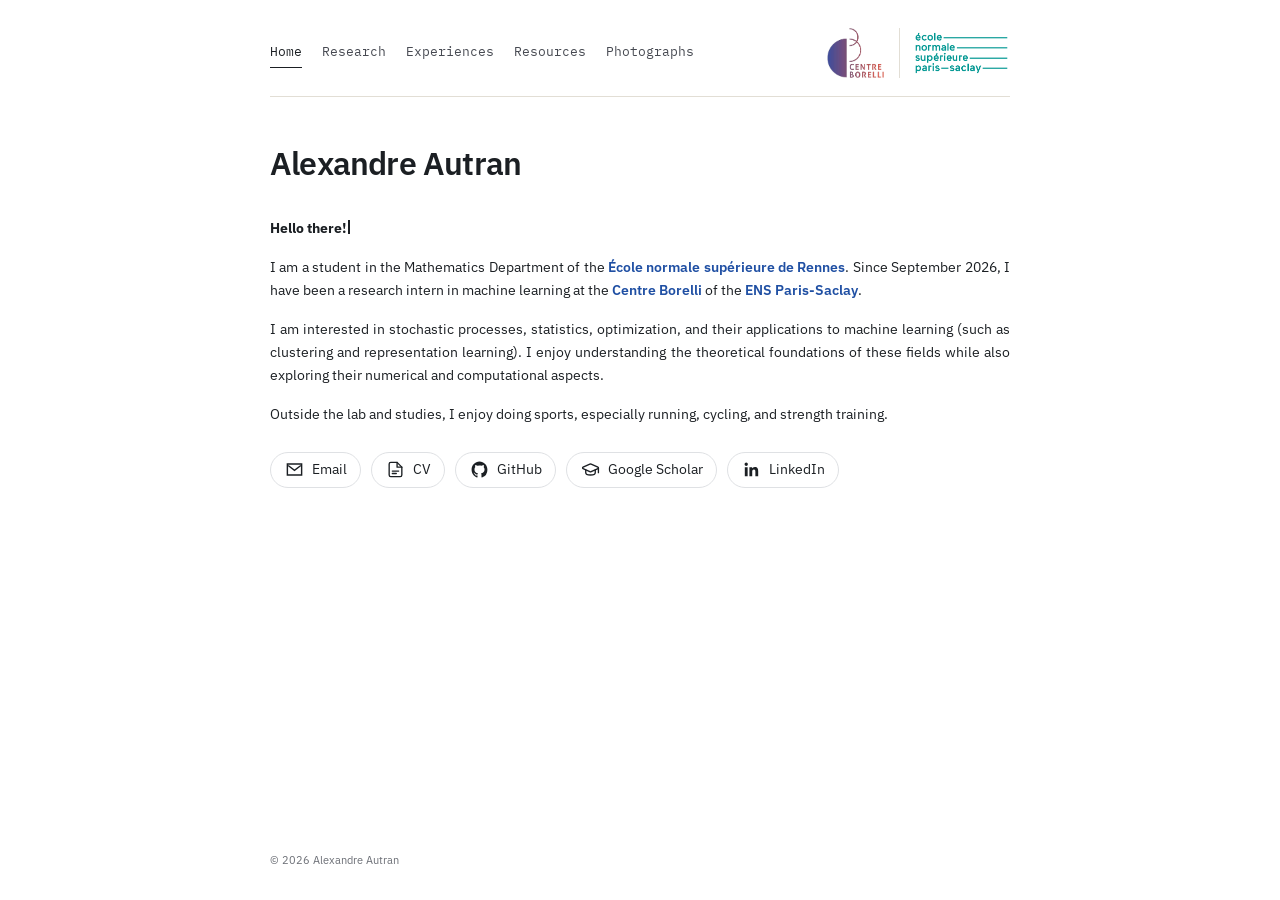
==== commit c75690dc: "Update index.html" ====
--- a/index.html
+++ b/index.html
@@ -54,6 +54,7 @@
 #resources .master-course-intro,
 #resources .section-intro,
 #resources .other-intro,
+#resources .resource-card h4,
 #resources .resource-card p,
 #pictures .picture-photo figcaption {
   font-size: calc(1rem * var(--content-font-scale, 1)) !important;
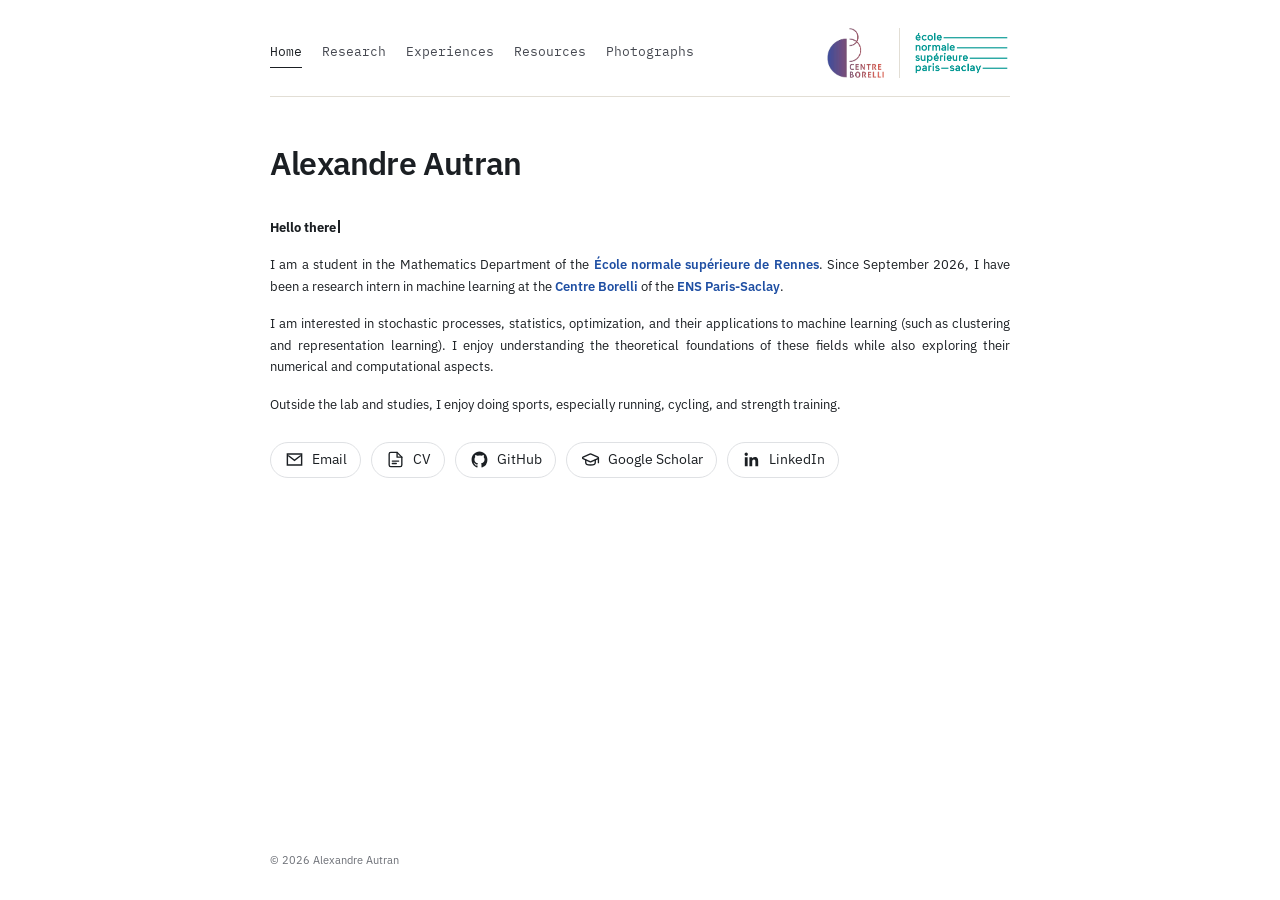
==== commit b6fe4258: "Update index.html" ====
--- a/index.html
+++ b/index.html
@@ -46,6 +46,15 @@
 <link rel="icon" href="assets/favicon.svg" type="image/svg+xml">
 <link rel="stylesheet" href="assets/styles.css">
 <style>
+.content {
+  --harmonized-text-size: calc(0.9375rem * var(--content-font-scale, 1));
+  font-size: var(--harmonized-text-size);
+}
+
+#about .about-copy {
+  font-size: var(--harmonized-text-size);
+}
+
 #research .research-meta:not(.research-publication-line),
 #research .research-summary-panel,
 #experiences > .section-intro,
@@ -57,13 +66,77 @@
 #resources .resource-card h4,
 #resources .resource-card p,
 #pictures .picture-photo figcaption {
-  font-size: calc(1rem * var(--content-font-scale, 1)) !important;
+  font-size: var(--harmonized-text-size) !important;
   line-height: var(--content-line-height, 1.65) !important;
   color: var(--text) !important;
 }
 
 #research .research-meta:not(.research-publication-line) em {
   color: inherit !important;
+}
+
+#research .research-publications-intro,
+#experiences > .section-intro,
+#resources .master-course-intro,
+#resources .section-intro,
+#resources .other-intro {
+  margin-bottom: 24px !important;
+}
+
+#research .research-list {
+  row-gap: 32px !important;
+}
+
+#experiences .timeline-item:not(:last-child) {
+  padding-bottom: 32px !important;
+}
+
+#resources .resource-grid {
+  gap: 9px !important;
+}
+
+#research .research-item > div:last-child,
+#experiences .timeline-content,
+#experiences .timeline-links,
+#research .research-item .research-publication-line {
+  gap: 8px;
+}
+
+#experiences .experience-details {
+  display: grid;
+  gap: 8px;
+}
+
+#experiences .experience-details > h4,
+#experiences .experience-details > p {
+  margin: 0;
+}
+
+#research .research-item h3,
+#research .research-item .research-number,
+#experiences .timeline-content > h3 {
+  font-size: var(--harmonized-text-size) !important;
+  line-height: var(--content-line-height, 1.65) !important;
+  letter-spacing: normal;
+}
+
+#experiences .timeline {
+  --experience-title-line-height: calc(var(--harmonized-text-size) * var(--content-line-height, 1.65));
+}
+
+#about .about-copy > p,
+#research .current-research > p,
+#research .research-publications-intro,
+#research .research-meta:not(.research-publication-line),
+#research .research-summary-panel p,
+#experiences > .section-intro,
+#experiences .timeline-content p,
+#resources .master-course-intro,
+#resources .section-intro,
+#resources .other-intro,
+#resources .resource-card p {
+  text-align: justify !important;
+  text-align-last: start !important;
 }
 
 </style>
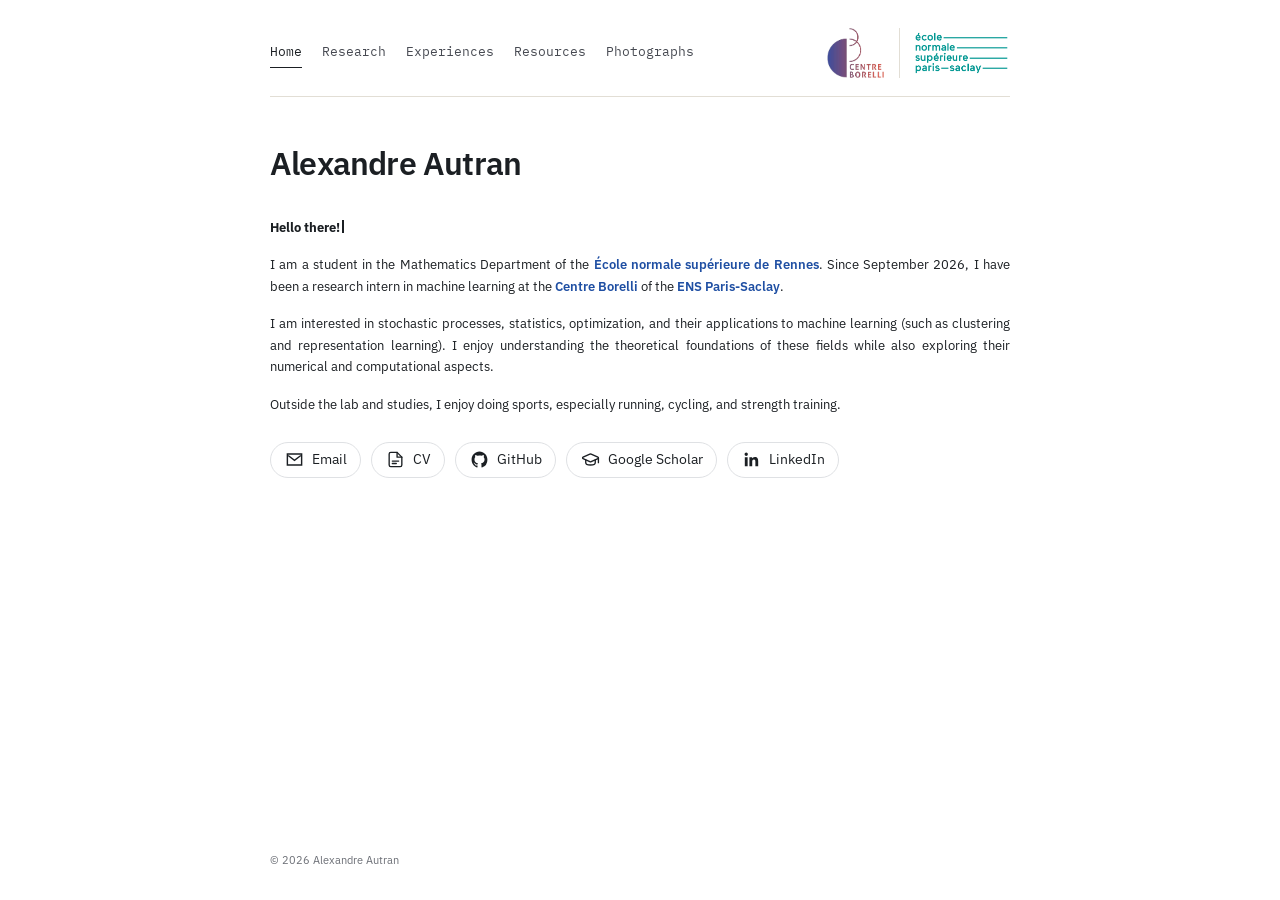
==== commit eff22b16: "Update index.html" ====
--- a/index.html
+++ b/index.html
@@ -133,8 +133,7 @@
 #experiences .timeline-content p,
 #resources .master-course-intro,
 #resources .section-intro,
-#resources .other-intro,
-#resources .resource-card p {
+#resources .other-intro {
   text-align: justify !important;
   text-align-last: start !important;
 }
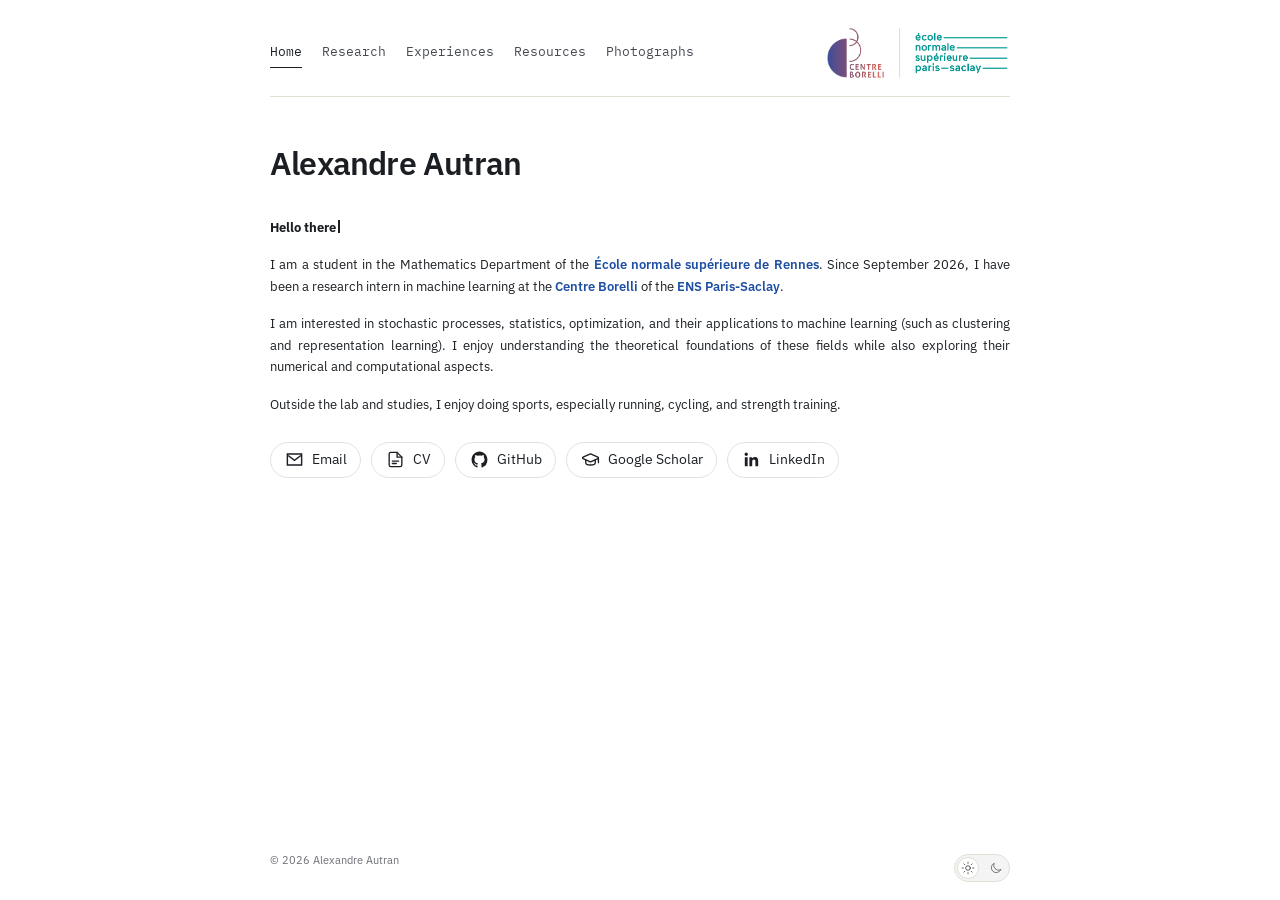
==== commit 102fe193: "Update index.html" ====
--- a/index.html
+++ b/index.html
@@ -7,9 +7,16 @@
 <title>AA's webpage</title>
 <script>
 (() => {
-  document.documentElement.dataset.theme = window.matchMedia('(prefers-color-scheme: dark)').matches
-    ? 'dark'
-    : 'light';
+  const root = document.documentElement;
+  let savedTheme = null;
+  try {
+    savedTheme = localStorage.getItem('aa-site-theme');
+  } catch {}
+  const manualTheme = savedTheme === 'light' || savedTheme === 'dark';
+  root.dataset.theme = manualTheme
+    ? savedTheme
+    : (window.matchMedia('(prefers-color-scheme: dark)').matches ? 'dark' : 'light');
+  root.dataset.themeSource = manualTheme ? 'manual' : 'system';
 })();
 </script>
 <script>
@@ -138,6 +145,69 @@
   text-align-last: start !important;
 }
 
+#themeModeToggle {
+  position: fixed;
+  right: max(var(--header-gutter), calc((100% - 740px) / 2), env(safe-area-inset-right));
+  bottom: max(18px, env(safe-area-inset-bottom));
+  z-index: 40;
+  width: 56px;
+  height: 28px;
+  margin: 0;
+  display: block;
+  border-radius: 999px;
+  background: color-mix(in srgb, var(--text) 5%, var(--bg));
+  color: var(--muted);
+  border: 1px solid var(--border);
+  box-shadow: none;
+}
+
+#themeModeToggle::before {
+  content: "";
+  position: absolute;
+  top: 2px;
+  left: 2px;
+  width: 22px;
+  height: 22px;
+  box-sizing: border-box;
+  border-radius: 50%;
+  background: var(--bg);
+  border: 1px solid var(--border);
+  transition: transform .18s ease;
+}
+
+html[data-theme="dark"] #themeModeToggle::before {
+  transform: translateX(28px);
+}
+
+#themeModeToggle:hover {
+  transform: none;
+  color: var(--text);
+  border-color: var(--muted);
+  box-shadow: none;
+}
+
+#themeModeToggle .theme-icon {
+  display: block;
+  position: absolute;
+  top: 50%;
+  transform: translateY(-50%);
+  width: 14px;
+  height: 14px;
+  pointer-events: none;
+}
+
+#themeModeToggle .sun-icon { left: 6px; }
+#themeModeToggle .moon-icon { right: 6px; }
+
+html[data-theme="light"] #themeModeToggle .sun-icon,
+html[data-theme="dark"] #themeModeToggle .moon-icon {
+  color: var(--text);
+}
+
+@media (prefers-reduced-motion: reduce) {
+  #themeModeToggle::before { transition: none; }
+}
+
 </style>
 <script>
 if (document.documentElement.dataset.page === 'research') {
@@ -178,7 +248,7 @@
   document.head.append(mathjaxScript);
 }
 </script>
-<script defer src="assets/script.js"></script>
+<script defer src="assets/script.js?v=theme-toggle"></script>
 </head>
 <body data-page="home">
 <script>document.body.dataset.page = document.documentElement.dataset.page;</script>
@@ -799,7 +869,7 @@
 <h2 class="resource-page-heading" id="master-courses-heading">Master courses</h2>
 
 <p class="master-course-intro">
-Course notes I wrote during my M1/M2 (2025/2026) year at ENS :
+Course notes I wrote during my M1/M2 (2025/2026) year at ENS:
 </p>
 
 <div class="resource-grid master-grid master-grid-written">
@@ -1050,5 +1120,13 @@
 © 2026 Alexandre Autran
 </footer>
 </main>
+<button id="themeModeToggle" class="theme-toggle" type="button" aria-label="Dark mode" aria-pressed="false">
+  <span class="theme-icon moon-icon" aria-hidden="true">
+    <svg viewBox="0 0 24 24" fill="none" stroke="currentColor" stroke-linecap="round" stroke-linejoin="round"><path d="M20.2 15.1A8.5 8.5 0 0 1 8.9 3.8a8.5 8.5 0 1 0 11.3 11.3Z"/></svg>
+  </span>
+  <span class="theme-icon sun-icon" aria-hidden="true">
+    <svg viewBox="0 0 24 24" fill="none" stroke="currentColor" stroke-linecap="round" stroke-linejoin="round"><circle cx="12" cy="12" r="4"/><path d="M12 2v2m0 16v2M2 12h2m16 0h2M4.9 4.9l1.4 1.4m11.4 11.4 1.4 1.4M4.9 19.1l1.4-1.4M17.7 6.3l1.4-1.4"/></svg>
+  </span>
+</button>
 </body>
 </html>
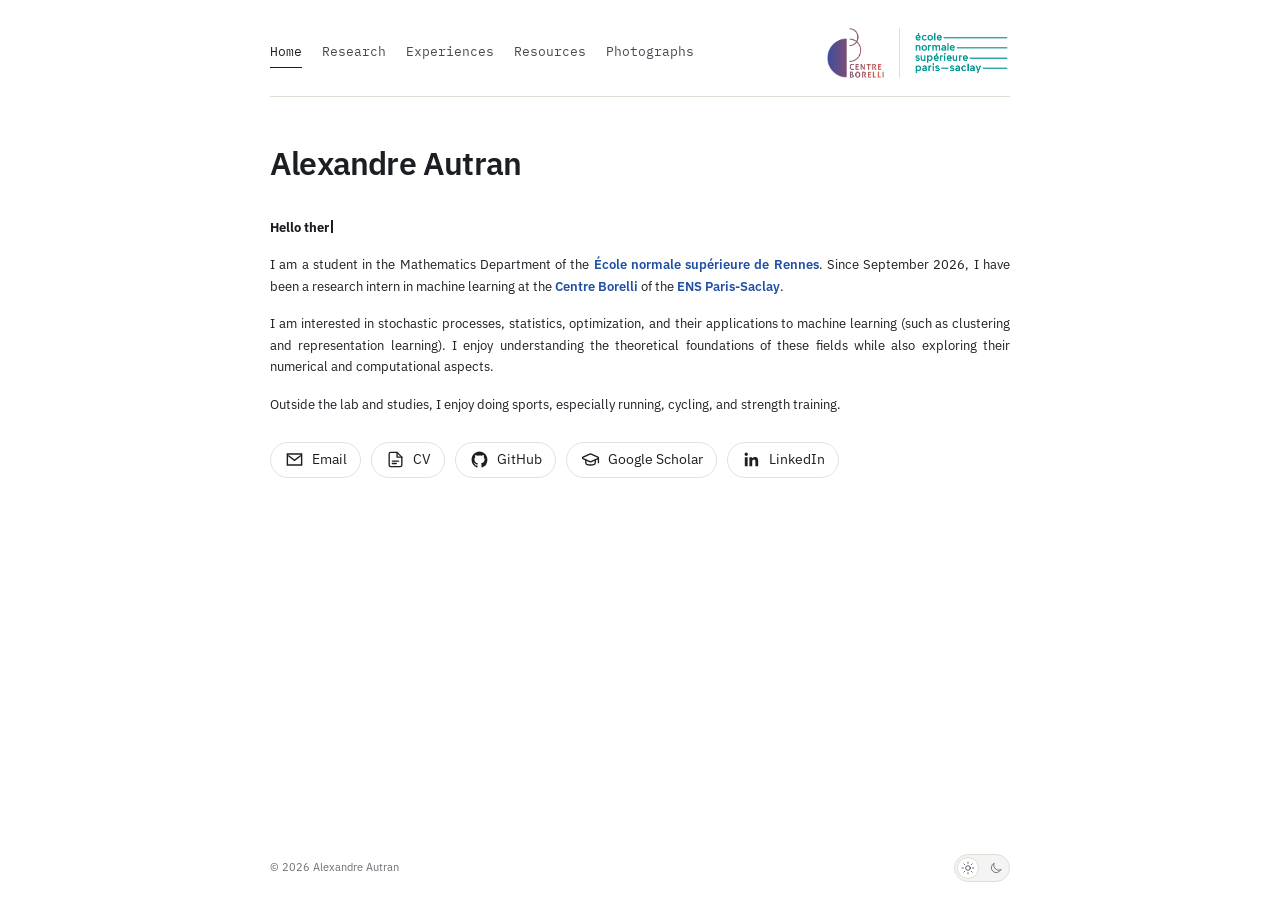
==== commit 0b3979b0: "Update index.html" ====
--- a/index.html
+++ b/index.html
@@ -145,14 +145,19 @@
   text-align-last: start !important;
 }
 
+.content > .site-footer {
+  flex-direction: row;
+  align-items: center;
+  justify-content: space-between;
+  padding-bottom: 18px;
+}
+
 #themeModeToggle {
-  position: fixed;
-  right: max(var(--header-gutter), calc((100% - 740px) / 2), env(safe-area-inset-right));
-  bottom: max(18px, env(safe-area-inset-bottom));
-  z-index: 40;
+  position: relative;
   width: 56px;
   height: 28px;
   margin: 0;
+  flex: 0 0 auto;
   display: block;
   border-radius: 999px;
   background: color-mix(in srgb, var(--text) 5%, var(--bg));
@@ -202,6 +207,16 @@
 html[data-theme="light"] #themeModeToggle .sun-icon,
 html[data-theme="dark"] #themeModeToggle .moon-icon {
   color: var(--text);
+}
+
+@media (max-width: 700px) {
+  .content > .site-footer {
+    display: grid;
+    grid-template-columns: 1fr auto 1fr;
+    gap: 0;
+  }
+  .footer-copyright { grid-column: 2; }
+  .site-footer #themeModeToggle { grid-column: 3; justify-self: end; }
 }
 
 @media (prefers-reduced-motion: reduce) {
@@ -869,7 +884,7 @@
 <h2 class="resource-page-heading" id="master-courses-heading">Master courses</h2>
 
 <p class="master-course-intro">
-Course notes I wrote during my M1/M2 (2025/2026) year at ENS:
+Course notes I wrote during my M1/M2 (2025/2026) year at ENS :
 </p>
 
 <div class="resource-grid master-grid master-grid-written">
@@ -1117,9 +1132,7 @@
 })();
 </script>
 <footer class="site-footer">
-© 2026 Alexandre Autran
-</footer>
-</main>
+<span class="footer-copyright">© 2026 Alexandre Autran</span>
 <button id="themeModeToggle" class="theme-toggle" type="button" aria-label="Dark mode" aria-pressed="false">
   <span class="theme-icon moon-icon" aria-hidden="true">
     <svg viewBox="0 0 24 24" fill="none" stroke="currentColor" stroke-linecap="round" stroke-linejoin="round"><path d="M20.2 15.1A8.5 8.5 0 0 1 8.9 3.8a8.5 8.5 0 1 0 11.3 11.3Z"/></svg>
@@ -1128,5 +1141,7 @@
     <svg viewBox="0 0 24 24" fill="none" stroke="currentColor" stroke-linecap="round" stroke-linejoin="round"><circle cx="12" cy="12" r="4"/><path d="M12 2v2m0 16v2M2 12h2m16 0h2M4.9 4.9l1.4 1.4m11.4 11.4 1.4 1.4M4.9 19.1l1.4-1.4M17.7 6.3l1.4-1.4"/></svg>
   </span>
 </button>
+</footer>
+</main>
 </body>
 </html>
